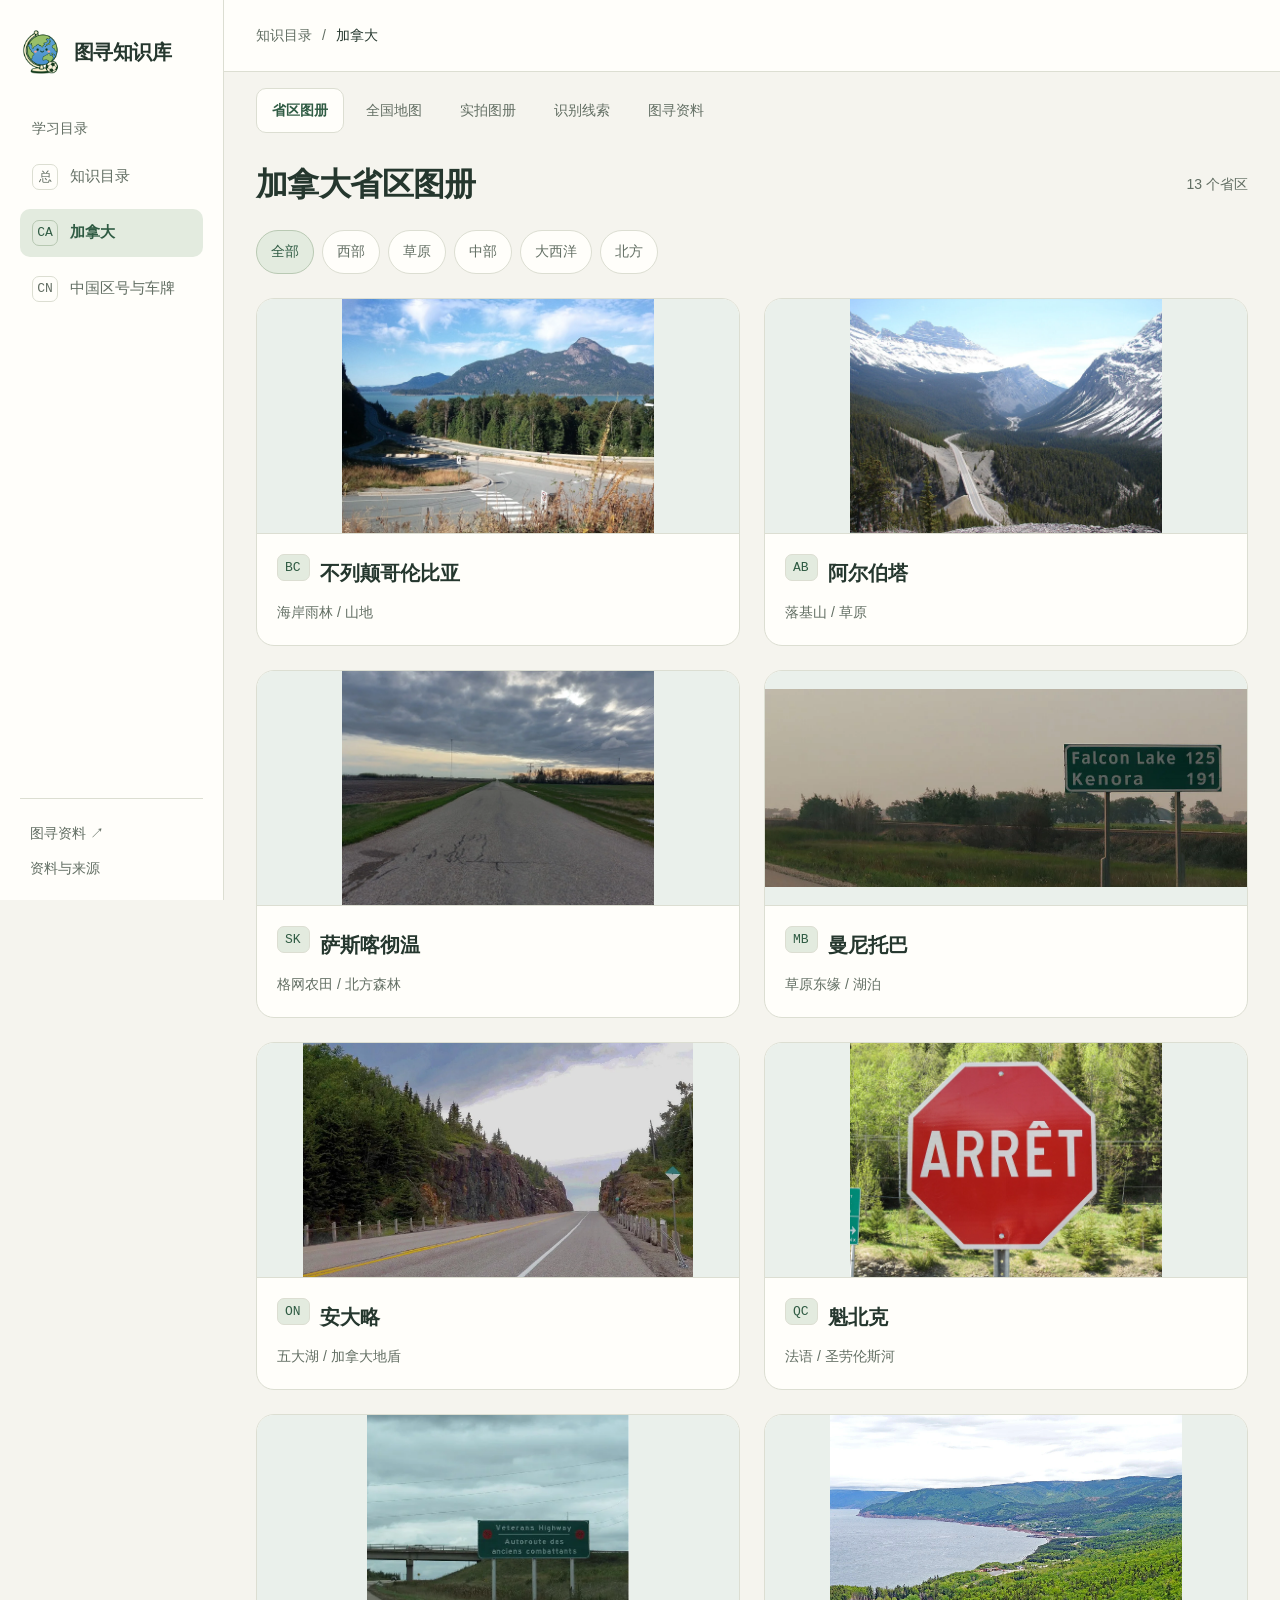
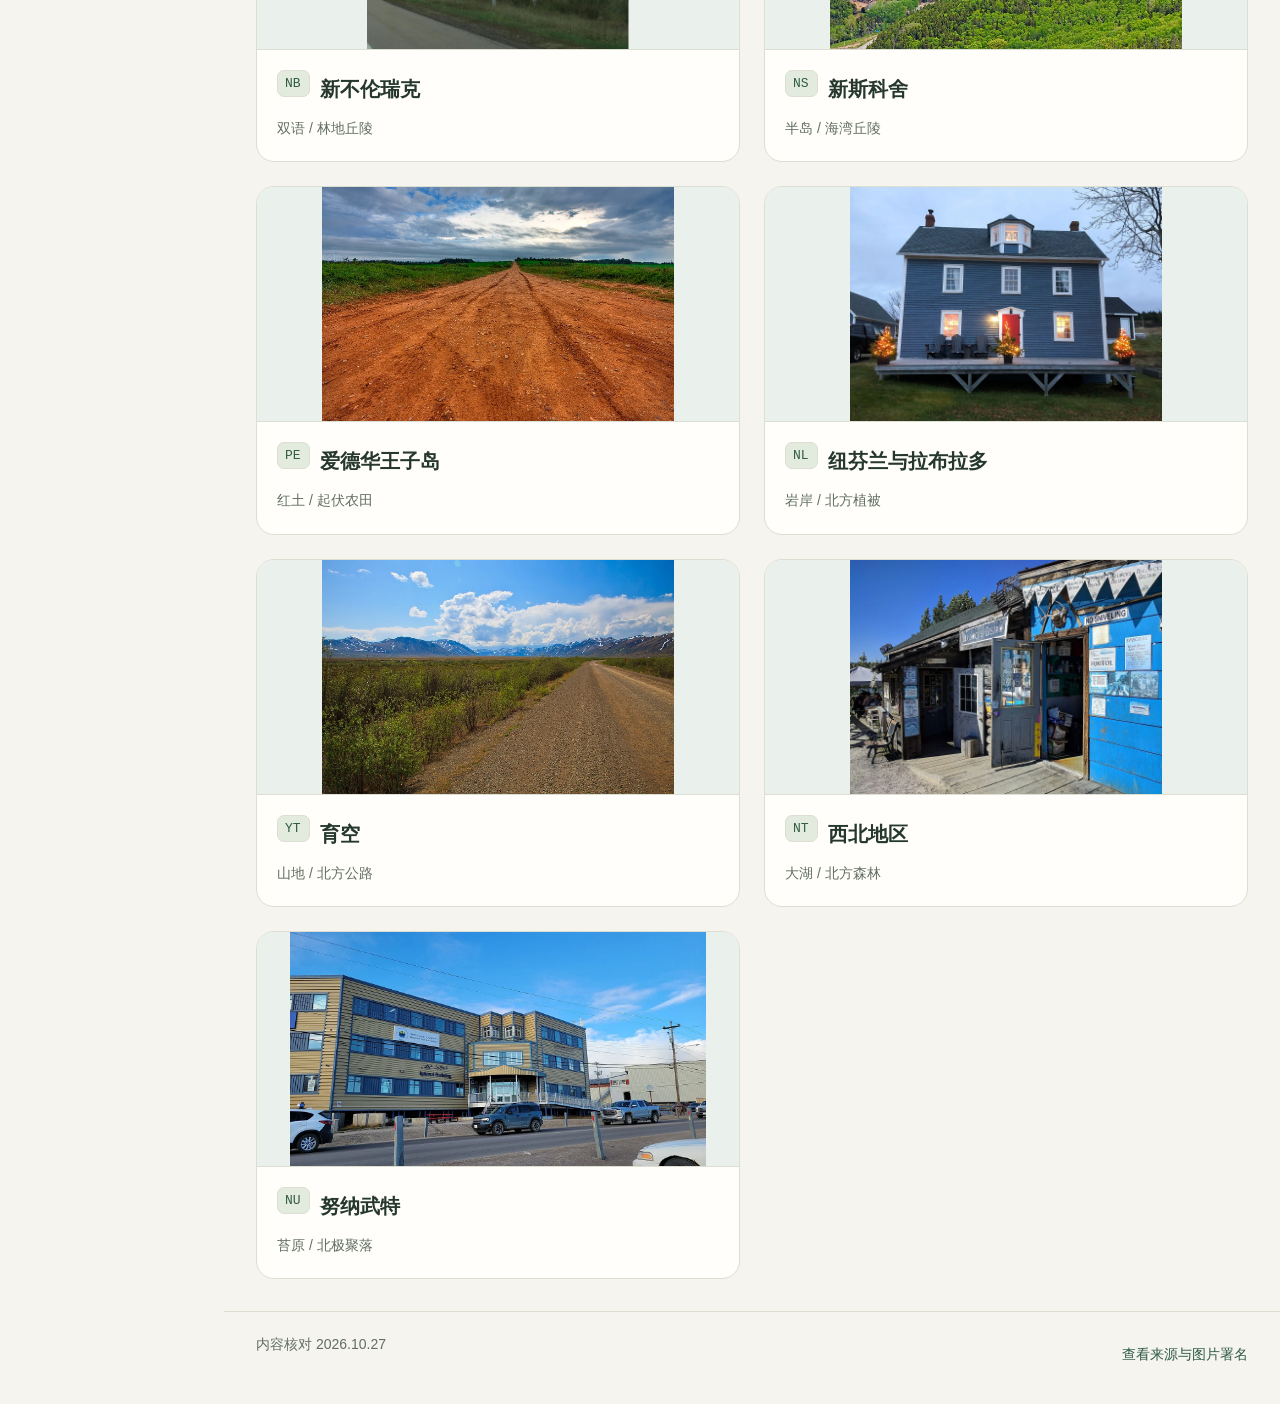
==== canada/index.html @ d32d4296 "Unify geography knowledge base with country pages and a custom globe logo" ====
<!doctype html>
<html lang="zh-CN">
<head>
  <meta charset="UTF-8"><meta name="viewport" content="width=device-width, initial-scale=1">
  <meta name="theme-color" content="#f5f4ee"><meta name="description" content="加拿大 GeoGuessr 中文学习地图：13 个省与地区、街景 meta、区域地理、Google 街景和 3D 地形。">
  <title>加拿大 · 图寻知识库</title>
  <link rel="stylesheet" href="../styles.css?v=knowledge-20261105-final"><link rel="stylesheet" href="../reader.css?v=knowledge-20261105-final">
  <script src="../site.js?v=knowledge-20261105-final" defer></script><script src="../data.js?v=knowledge-20261105-final" defer></script><script src="../photos.js?v=knowledge-20261105-final" defer></script><script src="../scenes.js?v=knowledge-20261105-final" defer></script><script src="../gallery.js?v=knowledge-20261105-final" defer></script><script src="../panorama-data.js?v=knowledge-20261105-final" defer></script><script src="../panoramas.js?v=knowledge-20261105-final" defer></script><script src="../courses.js?v=knowledge-20261105-final" defer></script><script src="../app.js?v=knowledge-20261105-final" defer></script>
  <link rel="stylesheet" href="../site.css?v=knowledge-20261105-final">
<link rel="icon" type="image/png" sizes="32x32" href="../assets/brand/favicon-32.png"><link rel="apple-touch-icon" href="../assets/brand/apple-touch-icon.png">
</head>
<body class="kb-layout knowledge-canada">
<a class="kb-skip" href="#main">跳到内容</a><aside class="kb-sidebar"><a class="kb-wordmark" href="../"><span class="kb-logo"><img src="../assets/brand/logo-128.png" alt="" width="44" height="44"></span><span>图寻知识库</span></a><span class="kb-nav-label">学习目录</span><nav class="kb-nav" aria-label="站点导航"><a href="../"><span aria-hidden="true">总</span><span>知识目录</span></a><a href="../canada/" aria-current="page"><span aria-hidden="true">CA</span><span>加拿大</span></a><a href="../china/"><span aria-hidden="true">CN</span><span>中国区号与车牌</span></a></nav><div class="kb-sidebar-bottom"><a href="../canada/#reading">图寻资料 ↗</a><a href="../canada/#sources">资料与来源</a></div></aside><button class="kb-scrim" aria-label="关闭导航" tabindex="-1"></button><div class="kb-content"><header class="kb-topbar"><a class="kb-mobile-brand" href="../"><span class="kb-logo"><img src="../assets/brand/logo-128.png" alt="" width="44" height="44"></span>图寻知识库</a><nav class="kb-breadcrumb" aria-label="当前位置"><a href="../">知识目录</a><span>/</span><strong data-current-page>加拿大</strong></nav><button class="kb-menu-toggle" aria-label="打开导航" aria-expanded="false"><span></span><span></span></button></header><nav class="topic-tabs" aria-label="加拿大学习内容"><button data-view="courses" class="nav-item active">省区图册</button><button data-view="atlas" class="nav-item">全国地图</button><button data-view="scenes" class="nav-item">实拍图册</button><button data-view="meta" class="nav-item">识别线索</button><button data-view="reading" class="nav-item">图寻资料</button><span id="meta-count" hidden></span></nav><main id="main" tabindex="-1"></main><footer class="kb-footer"><span>内容核对 2026.10.27</span><button class="text-button" data-view="sources">查看来源与图片署名</button></footer></div>
<div id="toast" role="status"></div>
<dialog id="photo-dialog" aria-labelledby="photo-title"><div id="photo-dialog-body"></div></dialog>
</body></html>
---- styles.css ----
/* Hallmark · pre-emit critique: P4 H5 E4 S5 R5 V4
 * Workbench · N3 side rail · Ft2 inline rule · Garden field atlas */
:root{--paper:#f5f4ee;--surface:#fffefa;--ink:#25372e;--muted:#737c71;--line:#dedfd3;--accent:#2f5b43;--accent-soft:#e4ebdd;--water:#e5ece8;--west:#99ad8e;--prairie:#c9b77d;--central:#b3c3b7;--atlantic:#c99d85;--north:#d4d6c9;--red:#a54f3d;--white:#fffefa;--soil:#a8553c;--sky:#e9eeea;--forest:#526c53;--road:#8c9186;--focus:#a56732;--shadow:0 12px 40px #25372e12;--font-body:Inter,"Segoe UI","Microsoft YaHei",sans-serif;--font-display:"Segoe UI","Microsoft YaHei",sans-serif;--font-mono:Consolas,monospace;--space-sm:8px;--space-md:16px;--space-lg:24px;--space-xl:40px}
*{box-sizing:border-box}html,body{margin:0;overflow-x:clip}body{background:var(--paper);color:var(--ink);font:14px/1.65 var(--font-body)}button,input,select{font:inherit}button,a,input,select{-webkit-tap-highlight-color:transparent}button,a{touch-action:manipulation}button{cursor:pointer}a{color:inherit}button{color:var(--ink)}button:disabled{cursor:default;opacity:.55}button:focus-visible,a:focus-visible,input:focus-visible,select:focus-visible,[tabindex]:focus-visible{outline:3px solid var(--focus);outline-offset:3px}h1,h2,h3,p{margin:0}h1,h2,h3{font-family:var(--font-display);font-style:normal;min-width:0;overflow-wrap:anywhere}h1{font-size:34px;font-weight:600;letter-spacing:-1px;line-height:1.3}h2{font-size:21px;line-height:1.4}h3{font-size:16px}button,a{white-space:nowrap}svg{display:block;max-width:100%}.mono,.eyebrow{font-family:var(--font-mono);letter-spacing:.07em}.eyebrow{font-size:10px;color:var(--muted)}.muted{color:var(--muted)}.rail{width:216px;position:fixed;inset:0 auto 0 0;background:var(--surface);border-right:1px solid var(--line);padding:32px 20px;display:flex;flex-direction:column;z-index:10}.brand{display:flex;align-items:center;gap:11px;text-decoration:none;font-size:23px;font-weight:650;line-height:1.2}.brand-mark{display:grid;place-items:center;width:39px;height:43px;border:1px solid var(--accent);font-size:22px;color:var(--accent);border-radius:20px 20px 3px 3px}.brand-sub{display:block;font:8px var(--font-mono);letter-spacing:.1em;margin-top:6px;color:var(--muted)}.country-label{margin:43px 9px 20px;display:flex;align-items:center;gap:9px;font-weight:600}.country-label .mono{font-size:10px;color:var(--muted);margin-left:auto}.flag{color:var(--red);font-size:20px}.nav-item{width:100%;border:0;background:transparent;padding:12px 11px;margin:4px 0;display:flex;align-items:center;gap:12px;text-align:left;border-radius:4px;color:var(--muted)}.nav-item>span:first-child{font-size:21px;line-height:1}.nav-item.active{background:var(--accent-soft);color:var(--accent);font-weight:650}.nav-item:hover{background:var(--paper);color:var(--ink)}.nav-count{margin-left:auto;font:11px var(--font-mono)}.rail-bottom{margin-top:auto;padding:30px 10px 0}.progress-number{display:flex;align-items:baseline;gap:8px;margin:10px 0}.progress-number strong{font:30px var(--font-mono)}.progress-number>span,.rail-bottom p{font-size:11px;color:var(--muted)}.progress-track{height:4px;background:var(--line);margin:12px 0}.progress-track div{height:100%;background:var(--accent);transition:width .2s}.rail-bottom .text-button{margin-top:22px}.text-button{border:0;background:none;padding:0;color:var(--accent);font-size:12px}.text-button:hover{text-decoration:underline}.shell{margin-left:216px}.topbar{height:69px;border-bottom:1px solid var(--line);display:flex;align-items:center;justify-content:space-between;padding:0 40px;font-size:12px;color:var(--muted)}.crumb{margin:0 14px;color:var(--line)}.top-note{font-size:10px}main{max-width:1480px;margin:auto;padding:36px 40px 44px;min-height:calc(100vh - 130px)}.page-heading{display:flex;align-items:flex-end;justify-content:space-between;gap:18px;margin-bottom:28px}.page-heading .eyebrow{display:block;margin-bottom:9px}.page-heading p{margin-top:10px;color:var(--muted);font-size:13px}.button{display:inline-flex;align-items:center;justify-content:center;gap:8px;min-height:39px;padding:8px 16px;background:var(--accent);border:1px solid var(--accent);color:var(--white);border-radius:4px;text-decoration:none;font-size:12px}.button:hover{filter:brightness(1.12)}.button.secondary{color:var(--accent);background:transparent;border-color:var(--line)}.button.secondary:hover{background:var(--accent-soft)}.atlas-grid{display:grid;grid-template-columns:minmax(0,1fr) 315px;border:1px solid var(--line);background:var(--surface);border-radius:5px;overflow:clip}.map-panel{position:relative;background:var(--water);min-width:0;display:flex;flex-direction:column}.map-toolbar{display:flex;justify-content:space-between;align-items:center;gap:12px;padding:18px 20px;z-index:1}.map-toolbar select{border:1px solid var(--line);background:var(--surface);padding:7px 10px;border-radius:3px;max-width:150px;font-size:12px}.map-toolbar .eyebrow{color:var(--accent)}.map-holder{flex:1;display:flex;align-items:center;min-height:425px}.canada-map{width:100%;height:auto;max-height:510px}.province{fill:var(--north);stroke:var(--surface);stroke-width:1.2;stroke-linejoin:round;transition:fill .15s,opacity .15s;cursor:pointer}.province.west{fill:var(--west)}.province.prairie{fill:var(--prairie)}.province.central{fill:var(--central)}.province.atlantic{fill:var(--atlantic)}.province:hover{fill:var(--accent);opacity:.8}.province.selected{fill:var(--accent);stroke:var(--surface);stroke-width:2}.province.dim{opacity:.15;pointer-events:none}.map-label{font:12px var(--font-mono);fill:var(--ink);text-anchor:middle;pointer-events:none}.map-label.selected{fill:var(--white)}.map-label.dim{opacity:.2}.water-label{font:italic 12px Georgia,serif;fill:var(--muted);letter-spacing:.12em}.map-legend{display:flex;gap:17px;flex-wrap:wrap;padding:8px 20px 18px;font-size:10px;color:var(--muted)}.map-legend span{display:flex;gap:5px;align-items:center}.map-legend i{width:7px;height:7px;border-radius:50%;display:inline-block}.map-legend i.west{background:var(--west)}.map-legend i.prairie{background:var(--prairie)}.map-legend i.central{background:var(--central)}.map-legend i.atlantic{background:var(--atlantic)}.map-legend i.north{background:var(--north)}.map-credit{font-size:9px;padding:0 20px 14px;color:var(--muted)}.region-detail{padding:25px 24px;border-left:1px solid var(--line)}.detail-top{display:flex;justify-content:space-between;align-items:center;margin-bottom:18px}.region-badge{font:11px var(--font-mono);background:var(--accent-soft);padding:4px 8px;border-radius:3px;color:var(--accent)}.region-detail h2{font-size:25px;letter-spacing:-.5px}.english{font:11px var(--font-mono);color:var(--muted);margin:5px 0 14px}.region-tag{font-size:11px;border-bottom:1px solid var(--line);padding-bottom:16px;color:var(--muted)}.region-intro{font-size:12px;margin:17px 0;color:var(--ink)}.detail-heading{font-size:11px;font-weight:650;color:var(--accent);margin:20px 0 8px}.clean-list{list-style:none;margin:0;padding:0}.clean-list li{position:relative;padding-left:12px;font-size:12px;margin:8px 0;color:var(--muted)}.clean-list li:before{content:'·';position:absolute;left:0;color:var(--accent)}.trap{border-left:2px solid var(--prairie);padding:8px 10px;font-size:11px;background:var(--paper);margin-top:18px}.trap b{display:block;margin-bottom:3px;font-weight:600}.detail-actions{display:flex;gap:8px;margin-top:20px}.detail-actions .button{padding:8px 10px;font-size:11px}.section-heading{margin:29px 0 15px;display:flex;justify-content:space-between;align-items:center;gap:15px}.section-heading h2{font-size:17px}.section-heading small{font-size:11px;color:var(--muted);font-weight:400;margin-left:9px}.region-selector{display:flex;flex-wrap:wrap;gap:7px}.region-chip,.filter{border:1px solid var(--line);background:transparent;padding:7px 11px;border-radius:3px;font-size:11px;display:inline-flex;gap:8px;align-items:center}.region-chip span{font:10px var(--font-mono);color:var(--muted)}.region-chip.active,.filter.active{border-color:var(--accent);background:var(--accent-soft);color:var(--accent)}.region-chip:hover,.filter:hover{border-color:var(--accent)}.region-chip.done:after{content:'✓';font-size:10px;color:var(--accent)}.lesson-strip{display:grid;grid-template-columns:90px minmax(0,1fr) auto;align-items:center;gap:22px;border-top:1px solid var(--line);border-bottom:1px solid var(--line);padding:22px 0}.lesson-strip .number{font:36px var(--font-mono);color:var(--prairie)}.lesson-strip h3{font-size:14px;margin-bottom:5px}.lesson-strip p{font-size:12px;color:var(--muted)}.search-row{display:flex;align-items:center;gap:12px;margin-bottom:18px}.search-box{position:relative;flex:1;max-width:440px}.search-box span{position:absolute;left:13px;top:8px;color:var(--muted);font-size:21px}.search-box input{width:100%;padding:11px 14px 11px 39px;border:1px solid var(--line);background:var(--surface);border-radius:4px;font-size:12px;color:var(--ink)}.filters{display:flex;gap:7px;flex-wrap:wrap;margin-bottom:24px}.clue-grid{display:grid;grid-template-columns:repeat(2,minmax(0,1fr));gap:18px}.clue-card{display:grid;grid-template-columns:125px minmax(0,1fr);border:1px solid var(--line);border-radius:4px;overflow:clip;background:var(--surface)}.clue-visual{background:var(--water);display:grid;place-items:center;position:relative;min-height:200px}.clue-visual small{position:absolute;bottom:9px;font-size:8px;color:var(--muted)}.clue-body{padding:20px;min-width:0}.clue-category{display:flex;align-items:center;justify-content:space-between;font-size:10px;color:var(--muted);margin-bottom:10px}.strength{font-size:9px;color:var(--accent);background:var(--accent-soft);padding:2px 6px;white-space:nowrap}.clue-body h3{font-size:16px;margin-bottom:9px}.clue-body>p{font-size:12px;color:var(--muted)}details{font-size:12px;margin-top:13px}summary{cursor:pointer;color:var(--accent)}details p{color:var(--muted);margin:10px 0}details a{white-space:normal}.source-links{display:flex;flex-wrap:wrap;gap:6px 12px;margin-top:12px}.source-links a{font-size:10px;color:var(--accent);text-underline-offset:3px;white-space:normal}.empty{padding:70px 24px;text-align:center;border:1px dashed var(--line);border-radius:5px;color:var(--muted)}.empty h2{color:var(--ink);margin-bottom:10px}.empty .button{margin-top:20px}.quiz-layout{max-width:850px;margin:0 auto}.quiz-top{display:flex;justify-content:space-between;font-size:12px;color:var(--muted);margin-bottom:14px}.quiz-track{height:4px;background:var(--line);margin-bottom:35px}.quiz-track div{height:100%;background:var(--accent)}.question{font-size:26px;line-height:1.55;margin-bottom:27px}.options{display:grid;gap:12px}.option{border:1px solid var(--line);border-radius:4px;background:var(--surface);padding:16px 18px;display:flex;align-items:center;gap:15px;text-align:left;white-space:normal;min-height:60px;font-size:14px;color:var(--ink)}.option .letter{display:grid;place-items:center;flex:0 0 26px;width:26px;height:26px;border:1px solid var(--line);font:11px var(--font-mono);border-radius:3px}.option:not(:disabled):hover{border-color:var(--accent);background:var(--accent-soft)}.option:disabled{opacity:1}.option.correct{border-color:var(--accent);background:var(--accent-soft)}.option.wrong{border-color:var(--red);color:var(--red)}.feedback{border-left:3px solid var(--accent);padding:18px 22px;background:var(--surface);margin-top:24px}.feedback p{font-size:13px;color:var(--muted);margin-top:6px}.quiz-actions{display:flex;justify-content:space-between;align-items:center;margin-top:24px}.score{font:76px var(--font-mono);color:var(--accent);margin:15px 0}.review-list{display:grid;gap:14px}.review-card{padding:23px;background:var(--surface);border:1px solid var(--line);border-radius:4px}.review-card h3{margin-bottom:10px}.review-card p{font-size:12px;color:var(--muted);margin-top:8px}.review-card .button{margin-top:15px}.places{display:grid;gap:7px;margin-top:12px}.place-link{font-size:11px;color:var(--accent);text-decoration:none;white-space:normal}.place-link:hover{text-decoration:underline}.source-grid{display:grid;grid-template-columns:repeat(2,minmax(0,1fr));gap:0 30px}.source-row{padding:18px 0;border-bottom:1px solid var(--line)}.source-row a{font-size:13px;color:var(--accent);white-space:normal;text-underline-offset:4px}.source-row p{font-size:11px;color:var(--muted);margin-top:5px;overflow-wrap:anywhere}.note{font-size:12px;color:var(--muted);margin:20px 0;max-width:750px}.compare-panel{display:grid;grid-template-columns:repeat(2,minmax(0,1fr));gap:18px;margin-top:18px}.compare-card{padding:22px;border:1px solid var(--line);background:var(--surface)}.compare-card h3{margin-bottom:10px}.compare-card p{font-size:12px;color:var(--muted);margin:8px 0}.compare-card strong{color:var(--accent)}footer{max-width:1480px;margin:auto;border-top:1px solid var(--line);padding:20px 40px;display:flex;justify-content:space-between;gap:10px;font-size:10px;color:var(--muted)}footer button{font-size:10px!important}.footer-dot{margin:0 8px}#toast{position:fixed;bottom:24px;left:50%;transform:translateX(-50%);padding:10px 20px;border-radius:4px;background:var(--ink);color:var(--white);font-size:12px;box-shadow:var(--shadow);pointer-events:none;opacity:0;transition:opacity .2s;z-index:30}#toast.visible{opacity:1}.skip{position:fixed;top:-100px;left:20px;background:var(--surface);padding:10px;z-index:100}.skip:focus{top:10px}.sv-ink{fill:var(--ink)}.sv-paper{fill:var(--surface)}.sv-accent{fill:var(--accent)}.sv-red{fill:var(--red)}.sv-forest{fill:var(--forest)}.sv-soil{fill:var(--soil)}.sv-road{fill:var(--road)}.sv-prairie{fill:var(--prairie)}.sv-north{fill:var(--north)}.sv-line{stroke:var(--ink);fill:none;stroke-width:2}.sv-text{font:700 15px var(--font-body);text-anchor:middle;fill:var(--surface)}.sv-small{font:700 9px var(--font-body);text-anchor:middle;fill:var(--ink)}.map-loading{padding:50px 24px;font-size:13px;color:var(--muted)}
@media(min-width:1600px){.map-holder{min-height:520px}.region-detail{padding:30px}.region-intro,.clean-list li{font-size:13px}}
@media(max-width:1150px){.rail{width:185px;padding:28px 14px}.shell{margin-left:185px}main{padding:28px 24px}.topbar{padding:0 24px}.atlas-grid{grid-template-columns:minmax(0,1fr) 285px}.region-detail{padding:20px}.map-holder{min-height:350px}.clue-card{grid-template-columns:100px minmax(0,1fr)}.clue-body{padding:16px}.clue-grid{gap:12px}}
@media(max-width:920px){.atlas-grid{grid-template-columns:minmax(0,1fr)}.region-detail{border-left:0;border-top:1px solid var(--line)}.region-detail .detail-columns{display:grid;grid-template-columns:repeat(2,minmax(0,1fr));gap:24px}.map-holder{min-height:340px}.canada-map{max-height:460px}.clue-grid{grid-template-columns:minmax(0,1fr)}.clue-visual{min-height:170px}.page-heading{align-items:flex-start}.top-note{display:none}}
@media(max-width:650px){.rail{position:static;width:100%;padding:16px 18px 0;border-right:0;border-bottom:1px solid var(--line)}.brand{font-size:19px}.brand-mark{width:31px;height:34px;font-size:18px}.brand-sub{font-size:7px}.country-label{position:absolute;right:20px;top:21px;margin:0;font-size:12px}.country-label .mono{display:none}.rail nav{display:flex;gap:4px;margin-top:15px;justify-content:space-between}.nav-item{justify-content:center;gap:6px;padding:11px 6px;margin:0;font-size:11px;border-radius:3px 3px 0 0;width:auto;flex:1}.nav-item>span:first-child{font-size:15px}.nav-count{display:none}.rail-bottom{display:none}.shell{margin-left:0}.topbar{height:42px;padding:0 18px;font-size:10px}main{padding:25px 18px 32px}h1{font-size:28px}.page-heading{flex-direction:column;gap:15px;margin-bottom:22px}.page-heading p{font-size:12px;line-height:1.8}.page-heading .button{min-height:35px;font-size:11px}.page-heading .eyebrow{font-size:9px}.map-toolbar{padding:13px}.map-toolbar .eyebrow{font-size:9px}.map-toolbar select{font-size:11px;padding:6px;max-width:125px}.map-holder{min-height:250px}.map-legend{padding:6px 13px 14px;gap:12px;font-size:9px}.map-credit{padding-left:13px}.region-detail{padding:22px 19px}.region-detail .detail-columns{grid-template-columns:minmax(0,1fr);gap:0}.region-detail h2{font-size:24px}.detail-heading{margin-top:17px}.lesson-strip{grid-template-columns:42px minmax(0,1fr);gap:12px}.lesson-strip .number{font-size:26px}.lesson-strip>.button{grid-column:2;justify-self:start;margin-top:5px}.section-heading{align-items:flex-start}.section-heading small{display:block;margin:5px 0 0}.region-chip{font-size:10px;padding:6px 8px;gap:5px}.region-chip span{font-size:9px}.clue-card{grid-template-columns:85px minmax(0,1fr)}.clue-body{padding:16px 13px}.clue-body h3{font-size:14px}.clue-body>p{font-size:11px}.clue-visual{min-height:190px}.clue-visual svg{width:75px}.clue-category{font-size:9px;gap:4px}.filters{gap:6px}.filter{font-size:10px;padding:6px 9px}.search-row{flex-direction:column;align-items:stretch}.source-grid,.compare-panel{grid-template-columns:minmax(0,1fr)}.question{font-size:21px}.option{padding:13px;font-size:12px;gap:10px}.quiz-track{margin-bottom:25px}footer{padding:18px;flex-direction:column;font-size:9px}.score{font-size:62px}.feedback{padding:15px}.quiz-actions{gap:10px}.review-card{padding:18px}#toast{max-width:calc(100% - 30px);white-space:normal;width:max-content}.map-label{font-size:14px}}
.scene-toolbar{display:flex;align-items:center;gap:15px;margin-bottom:18px}.scene-toolbar .search-box{max-width:480px}.scene-toolbar select{max-width:230px;padding:10px 12px;border:1px solid var(--line);border-radius:4px;background:var(--surface);color:var(--ink);font-size:12px}.scene-toolbar>.eyebrow{margin-left:auto;white-space:nowrap}.blind-toggle{display:flex;align-items:center;gap:8px;font-size:12px;color:var(--accent);white-space:nowrap;cursor:pointer}.blind-toggle input{accent-color:var(--accent);width:16px;height:16px}.scene-grid{display:grid;grid-template-columns:repeat(2,minmax(0,1fr));gap:23px}.scene-card{border:1px solid var(--line);background:var(--surface);border-radius:5px;overflow:clip;min-width:0}.photo-open{display:block;position:relative;width:100%;height:240px;background:var(--water);padding:0;border:0;overflow:clip}.photo-open img{display:block;width:100%;height:100%;object-fit:contain;transition:filter .2s}.photo-open:hover img{filter:brightness(.92)}.photo-expand{position:absolute;bottom:10px;right:10px;padding:3px 8px;background:var(--surface);color:var(--accent);font-size:10px;border-radius:3px}.scene-body{padding:21px}.scene-meta{display:flex;justify-content:space-between;align-items:center;font-size:10px;color:var(--muted);gap:8px;margin-bottom:10px}.scene-region{background:var(--accent-soft);color:var(--accent);font:10px var(--font-body);border:0;border-radius:3px;padding:3px 7px;max-width:65%;overflow:hidden;text-overflow:ellipsis}.scene-body h3{font-size:17px;line-height:1.5}.scene-prompt{color:var(--muted);font-size:12px;line-height:1.8;margin-top:9px}.scene-place{font-size:11px!important;color:var(--accent)!important}.scene-trap{font-size:11px!important;color:var(--muted)}.scene-trap b{color:var(--ink);font-weight:500}.scene-actions{display:flex;gap:24px;margin:17px 0}.scene-actions a{text-decoration:none}.photo-credit{border-top:1px solid var(--line);padding-top:10px;margin-top:15px;display:flex;flex-wrap:wrap;gap:4px 10px;font-size:9px;color:var(--muted);line-height:1.7;overflow-wrap:anywhere}.photo-credit a{white-space:normal;color:var(--accent)}.photo-credit span:first-child{max-width:100%;overflow-wrap:anywhere}#photo-dialog{width:min(1050px,calc(100vw - 40px));max-height:calc(100dvh - 40px);padding:0;border:1px solid var(--line);border-radius:6px;background:var(--surface);color:var(--ink);box-shadow:var(--shadow);overflow-y:auto}#photo-dialog::backdrop{background:var(--ink);opacity:.65}.photo-dialog-top{padding:18px 24px;display:flex;justify-content:space-between;gap:20px;align-items:center}.photo-dialog-top h2{font-size:20px;margin-top:5px}.dialog-close{width:36px;height:36px;background:transparent;border:1px solid var(--line);color:var(--ink);font-size:24px;border-radius:4px;flex-shrink:0}.dialog-close:hover{background:var(--accent-soft)}.full-photo{display:block;width:100%;height:auto;max-height:62dvh;object-fit:contain;background:var(--water)}.photo-dialog-notes{padding:20px 28px}.photo-dialog-notes>p{font-size:13px}.photo-dialog-notes .button{margin-top:12px}.photo-dialog-nav{padding:16px 28px;border-top:1px solid var(--line);display:flex;align-items:center;justify-content:space-between}.region-scene-grid .photo-open{height:210px}.region-scene-grid .scene-prompt{font-size:11px}.region-scene-grid .scene-body{padding:18px}
@media(min-width:1500px){.scene-grid{grid-template-columns:repeat(3,minmax(0,1fr))}.region-scene-grid{grid-template-columns:repeat(2,minmax(0,1fr))}}
@media(max-width:920px){.scene-toolbar{flex-wrap:wrap}.scene-toolbar .search-box{flex:1;min-width:200px}.scene-toolbar select{max-width:200px}.scene-grid{gap:16px}.scene-body{padding:17px}.scene-body h3{font-size:15px}.photo-open{height:195px}}
@media(max-width:650px){.nav-item>span:first-child{display:none}.nav-item{font-size:10px;padding:11px 5px;gap:0}.scene-grid{grid-template-columns:minmax(0,1fr);gap:20px}.photo-open,.region-scene-grid .photo-open{height:210px}.scene-toolbar{gap:10px}.scene-toolbar .search-box{min-width:100%;max-width:none}.scene-toolbar select{max-width:230px;font-size:11px;padding:8px}.scene-toolbar>.eyebrow{font-size:9px}.scene-body{padding:19px}.scene-body h3{font-size:17px}.blind-toggle{font-size:11px}.scene-region{font-size:9px}#photo-dialog{width:calc(100vw - 20px);max-height:calc(100dvh - 20px)}.photo-dialog-top{padding:15px;gap:10px}.photo-dialog-top h2{font-size:17px}.photo-dialog-notes{padding:18px}.photo-dialog-nav{padding:15px 18px}.full-photo{max-height:48dvh}.photo-credit{font-size:9px}}
@media(prefers-reduced-motion:reduce){*{scroll-behavior:auto!important;transition:none!important}}
.meta-photo-open{border:0;background:var(--water);padding:0;position:relative;width:100%;height:100%;min-height:200px;display:flex;align-items:center;justify-content:center}.meta-photo-open img{width:100%;max-height:230px;object-fit:contain}.meta-photo-open span{position:absolute;bottom:7px;left:4px;right:4px;background:var(--surface);font-size:8px;padding:3px 0;color:var(--accent)}
.course-grid{display:grid;grid-template-columns:repeat(3,minmax(0,1fr));gap:20px}.course-group{margin:30px 0}.course-card{border:1px solid var(--line);background:var(--surface);border-radius:5px;overflow:clip;min-width:0}.course-cover{display:block;position:relative;padding:0;border:0;width:100%;height:155px;background:var(--water)}.course-cover img{width:100%;height:100%;object-fit:contain}.course-cover:hover img{filter:brightness(.93)}.course-cover .region-badge{position:absolute;left:12px;bottom:12px;background:var(--surface)}.course-card-body{padding:20px}.course-card-body>.eyebrow{display:block;font-size:9px;min-height:15px}.course-card-body h2{font-size:19px;margin:7px 0}.course-card-body>p{font-size:11px;color:var(--muted)}.course-card-progress{display:flex;justify-content:space-between;gap:5px;font-size:10px;color:var(--muted);margin-top:20px}.course-card-body .button{margin-top:8px;width:100%}.course-breadcrumb{display:flex;justify-content:space-between;align-items:center;margin-bottom:28px;gap:16px}.course-breadcrumb select{max-width:245px;border:1px solid var(--line);padding:8px 11px;background:var(--surface);border-radius:4px;color:var(--ink);font-size:12px}.course-tabs{display:flex;border-bottom:1px solid var(--line);margin-bottom:28px;gap:10px}.course-tabs button{padding:12px 18px;border:0;border-bottom:2px solid transparent;background:transparent;color:var(--muted);font-size:12px}.course-tabs button span{font:10px var(--font-mono);margin-right:9px}.course-tabs button.active{color:var(--accent);border-bottom-color:var(--accent);background:var(--accent-soft)}.course-tabs button:hover{color:var(--accent)}.course-overview{display:grid;grid-template-columns:minmax(0,1fr) 270px;gap:45px}.course-overview>article{padding:8px 0}.course-overview .clean-list li{font-size:14px;margin:13px 0}.course-overview .trap{font-size:12px;margin:25px 0}.course-lede{font-size:14px;color:var(--muted);line-height:1.9;margin:17px 0 28px}.course-facts{border:1px solid var(--line);padding:25px;background:var(--surface);align-self:start}.course-facts>h3{margin:15px 0}.course-facts>p{font-size:12px;color:var(--muted);margin:7px 0}.course-lesson-footer{margin-top:38px;padding-top:22px;border-top:1px solid var(--line);display:flex;justify-content:space-between;align-items:center;gap:15px;font-size:12px}.course-shared{margin-top:25px}.course-shared>.clue-grid{margin-top:18px}.course-quiz{margin-top:35px}.course-return{margin-top:30px}.detail-actions{flex-wrap:wrap}
:root{--pano-overlay:#fffefaed}
.course-content-count{margin:17px 0 12px}.tutorial-rail p{font-size:11px;line-height:1.9;margin-top:12px}.tutorial-detail{margin:12px 0 15px;line-height:1.9}.scene-body>.scene-place{margin:14px 0}.scene-body>.clean-list{margin-top:13px}.scene-body>.scene-trap{margin-top:15px}.pano-point-list{display:grid;grid-template-columns:repeat(2,minmax(0,1fr));gap:12px;margin-bottom:20px}.pano-point{border:1px solid var(--line);background:var(--surface);text-align:left;padding:14px 17px;border-radius:4px;white-space:normal}.pano-point .eyebrow{display:block;font-size:9px;margin-bottom:6px}.pano-point strong{font-size:14px;font-weight:600}.pano-point.active{border-color:var(--accent);background:var(--accent-soft)}.pano-layout{display:grid;grid-template-columns:minmax(0,1fr) 260px;gap:25px}.pano-stage{height:430px;position:relative;overflow:clip;border:1px solid var(--line);background:var(--water);border-radius:4px}.pano-stage iframe{height:100%;width:100%;border:0;display:block}.pano-reference{height:100%;width:100%;object-fit:cover;display:block}.pano-load-panel{position:absolute;left:50%;top:50%;transform:translate(-50%,-50%);width:85%;max-width:440px;display:flex;align-items:center;flex-direction:column;background:var(--pano-overlay);padding:26px 20px;gap:15px;border:1px solid var(--line);border-radius:4px;text-align:center}.pano-load-panel h2{font-size:21px}.pano-load-panel>span:last-child{font-size:10px;color:var(--muted)}.pano-load-panel>.eyebrow{font-size:9px}.pano-links{display:flex;flex-wrap:wrap;gap:7px 17px;margin:14px 0}.pano-links a{font-size:11px;color:var(--accent);text-decoration:none;white-space:normal}.pano-links a:hover{text-decoration:underline}.pano-service-note{font-size:10px;color:var(--muted);line-height:1.9}.pano-service-note p{font-size:11px}.pano-service-note a{white-space:normal}.pano-notes{padding:5px 0}.pano-notes h2{font-size:20px;margin:12px 0}.pano-notes>p{font-size:12px;color:var(--muted);line-height:1.9}.pano-steps{list-style:none;margin:23px 0;padding:0;counter-reset:pano}.pano-steps li{counter-increment:pano;border-top:1px solid var(--line);padding:14px 0 10px;position:relative;padding-left:29px}.pano-steps li:before{content:counter(pano,decimal-leading-zero);position:absolute;left:0;top:17px;font:9px var(--font-mono);color:var(--muted)}.pano-steps strong{font-size:12px;font-weight:600;display:block}.pano-steps span{display:block;font-size:11px;color:var(--muted);margin-top:6px}.memory-anchor{border-left:2px solid var(--prairie);padding:12px 14px;background:var(--surface);margin:20px 0}.memory-anchor>span{font-size:10px;color:var(--muted)}.memory-anchor p{font-size:12px;line-height:1.9;margin-top:6px;color:var(--accent)}.memory-lede{font-size:19px;line-height:1.8;color:var(--accent);margin:18px 0 25px}.memory-comparison{display:grid;grid-template-columns:repeat(2,minmax(0,1fr));gap:25px}.memory-comparison article{padding:25px;border:1px solid var(--line);background:var(--surface)}.memory-comparison h3{font-size:19px;margin:15px 0}.memory-comparison .clean-list li{font-size:13px;line-height:1.8}.memory-comparison .text-button{margin-top:18px}.memory-lesson>.trap{margin:25px 0}.memory-links{display:flex;gap:12px;flex-wrap:wrap}.reading-grid{display:grid;grid-template-columns:repeat(2,minmax(0,1fr));gap:20px}.reading-card{border:1px solid var(--line);padding:25px;background:var(--surface)}.reading-card h2{font-size:18px}.reading-card p{font-size:12px;color:var(--muted);margin:15px 0 20px}
@media(max-width:1100px){.pano-layout{grid-template-columns:minmax(0,1fr);gap:20px}.pano-notes{display:grid;grid-template-columns:minmax(0,1fr) minmax(0,1fr);gap:0 25px}.pano-notes>.eyebrow{grid-column:1/-1}.pano-notes>.pano-steps{grid-column:2;grid-row:2/5;margin:10px 0}.pano-notes>.memory-anchor{grid-column:1}.course-tabs{gap:0}.course-tabs button{padding:12px 13px}.pano-stage{height:440px}}
@media(max-width:650px){.pano-point-list{gap:8px}.pano-point{padding:11px}.pano-point strong{font-size:12px}.pano-point .eyebrow{font-size:8px}.pano-stage{height:340px}.pano-load-panel{padding:22px 12px;width:88%}.pano-load-panel h2{font-size:18px}.pano-load-panel .button{font-size:11px;padding:9px 10px}.pano-notes{display:block}.pano-notes>h2{font-size:21px}.pano-steps{margin:20px 0}.pano-links{gap:8px 13px}.pano-links a{font-size:10px}.course-tabs button:last-child{grid-column:1/-1}.memory-comparison,.reading-grid{grid-template-columns:minmax(0,1fr);gap:16px}.memory-lede{font-size:16px}.memory-comparison article,.reading-card{padding:20px}.memory-links{gap:8px}.memory-links .button{font-size:11px}.course-content-count{font-size:11px!important}}
@media(max-width:1100px){.course-grid{grid-template-columns:repeat(2,minmax(0,1fr))}.course-overview{grid-template-columns:minmax(0,1fr) 230px;gap:25px}}
@media(max-width:800px){.course-overview{grid-template-columns:minmax(0,1fr);gap:22px}.course-tabs{gap:0}.course-tabs button{padding:11px 13px}.course-facts{width:100%}}
@media(max-width:650px){.rail nav{display:grid;grid-template-columns:repeat(3,minmax(0,1fr));gap:0}.nav-item{width:100%;font-size:11px;border-radius:3px}.course-grid{grid-template-columns:minmax(0,1fr)}.course-cover{height:180px}.course-card-body h2{font-size:21px}.course-tabs{display:grid;grid-template-columns:repeat(2,minmax(0,1fr));border-bottom:0;gap:5px}.course-tabs button{padding:11px 5px;border:1px solid var(--line);border-radius:3px;font-size:11px}.course-tabs button.active{border-color:var(--accent)}.course-breadcrumb{margin-bottom:22px;gap:10px}.course-breadcrumb select{max-width:175px;font-size:10px;padding:7px}.course-breadcrumb .text-button{font-size:10px}.course-lesson-footer{font-size:10px}.course-lesson-footer .button{font-size:11px;padding:8px 12px}.course-overview .clean-list li{font-size:12px}.course-lede{font-size:13px}.course-card-body>.eyebrow{font-size:10px}}
.memory-photo{display:block;width:100%;height:180px;background:var(--water);border:0;padding:0;margin:18px 0 8px}.memory-photo img{width:100%;height:100%;object-fit:contain}.memory-photo-label{font-size:10px;color:var(--muted);line-height:1.8}.memory-comparison .photo-credit{margin-bottom:20px}
---- reader.css ----
/* Canada topic: shared site type scale, readable media and compact controls. */
.knowledge-canada .topic-tabs{display:flex;align-items:center;gap:6px;flex-wrap:wrap;padding:16px 32px 0;border:0}.topic-tabs .nav-item{display:block;width:auto;margin:0;min-height:44px;padding:9px 15px;border:1px solid transparent;border-radius:var(--radius-small);background:none;font-size:14px;color:var(--muted);text-decoration:none}.topic-tabs .nav-item:hover{background:var(--surface);color:var(--accent)}.topic-tabs .nav-item.active{background:var(--surface);border-color:var(--line);color:var(--accent);font-weight:600}
.album-heading,.reader-heading,.page-heading{display:flex;align-items:center;justify-content:space-between;flex-wrap:wrap;gap:16px;margin-bottom:24px}.album-heading>span{font-size:14px;color:var(--muted)}.course-group-filter{display:flex;gap:8px;flex-wrap:wrap;margin-bottom:24px}.course-group-filter button,.filter,.region-chip{min-height:44px;padding:8px 14px;border:1px solid var(--line);border-radius:999px;font-size:14px;background:var(--surface);color:var(--muted)}.course-group-filter button[aria-pressed=true],.filter.active,.region-chip.active{color:var(--accent);background:var(--accent-soft);border-color:#b9c9b3}.course-group-filter button:hover,.filter:hover,.region-chip:hover{border-color:var(--accent)}.course-grid{grid-template-columns:repeat(3,minmax(0,1fr));gap:24px}.course-card{min-width:0;border:1px solid var(--line);background:var(--surface);border-radius:var(--radius);overflow:hidden}.course-cover{width:100%;height:205px;border:0;border-bottom:1px solid var(--line);background:var(--water);padding:0;display:block}.course-cover img{width:100%;height:100%;object-fit:contain;display:block}.course-card-body{padding:20px}.course-card-title{display:flex;align-items:flex-start;gap:10px}.course-card-body h2{font-size:20px;margin:0;line-height:1.5}.course-name{border:0;padding:0;background:none;font-size:20px;text-align:left;white-space:normal;line-height:1.5;font-weight:600}.course-card-body>p{font-size:14px;color:var(--muted);margin-top:10px;line-height:1.8}.region-badge{font:13px var(--font-mono);padding:5px 7px;min-width:33px;border:1px solid var(--line);background:var(--accent-soft);border-radius:7px;flex-shrink:0;color:var(--accent)}
.reader-heading>div{display:flex;align-items:center;gap:16px;min-width:0;flex:1}.reader-heading select{font-size:14px;padding:10px 12px;max-width:240px;background:var(--surface);border:1px solid var(--line);border-radius:var(--radius-small)}.reader-back{font-size:24px;min-width:44px;min-height:44px;flex-shrink:0}.course-tabs{display:flex;flex-wrap:wrap;gap:8px;margin:0 0 24px;border:0}.course-tabs button{font-size:14px;min-height:44px;padding:9px 17px;border:1px solid var(--line);border-radius:var(--radius-small);color:var(--muted);background:var(--surface)}.course-tabs button.active{background:var(--accent);color:var(--white);border-color:var(--accent)}.point-picker{display:block;margin-bottom:16px}.point-picker select{max-width:100%;width:auto;font-size:16px;padding:10px 34px 10px 12px;white-space:normal;min-height:46px;background:var(--surface);border:1px solid var(--line);border-radius:var(--radius-small)}
.pano-stage{height:clamp(360px,55dvh,640px);border:1px solid var(--line);border-radius:var(--radius);background:var(--water)}.pano-reference{object-fit:contain}.pano-load-panel{min-width:0;width:max-content;max-width:88%;border:1px solid var(--line);border-radius:var(--radius-small);padding:20px;gap:10px;background:var(--pano-overlay)}.pano-load-panel>.button{font-size:16px;min-height:46px}.pano-load-panel>span:last-child{font-size:14px}.pano-caption{font-size:18px;line-height:1.8;margin:20px 0 12px;max-width:950px}.pano-links{gap:20px;margin:16px 0}.pano-links a{font-size:14px}.pano-service-note,.pano-service-note summary,.pano-service-note p{font-size:14px;line-height:1.8}.pano-service-note{margin-top:20px}
.button{min-height:44px;padding:9px 16px;font-size:14px;border-radius:var(--radius-small);white-space:normal;line-height:1.6}.button.secondary{border-color:var(--line)}.text-button{font-size:14px;min-height:44px}.eyebrow{font-size:14px}.clean-list li,.region-facts li{font-size:16px;line-height:1.9;margin:12px 0}.region-keypoints{max-width:1050px}.memory-anchor{padding:0;border:0;background:none;margin:0 0 24px}.memory-anchor p{font-size:20px;line-height:1.8;color:var(--accent)}.keypoint-photo{width:100%;height:clamp(280px,45dvh,460px);border:1px solid var(--line);border-radius:var(--radius);background:var(--water);padding:0;display:block}.keypoint-photo img{width:100%;height:100%;object-fit:contain;display:block}.region-facts{padding-left:25px;margin:24px 0}.region-caution{font-size:16px;color:var(--muted);margin:20px 0;line-height:1.8}.extra-reading{margin-top:20px;font-size:14px;line-height:1.8}.extra-reading summary{font-size:14px;min-height:40px;padding:7px 0}.extra-reading p{font-size:16px;line-height:1.8}.extra-reading>.clue-grid,.extra-reading>.memory-lesson{margin-top:20px}.source-links{gap:10px 16px;margin-top:18px}.source-links a{font-size:14px}
.scene-grid,.region-scene-grid{grid-template-columns:repeat(2,minmax(0,1fr));gap:24px}.scene-card{border:1px solid var(--line);border-radius:var(--radius);background:var(--surface)}.photo-open,.region-scene-grid .photo-open{height:auto;min-height:0;background:var(--water)}.photo-open img{width:100%;height:auto;object-fit:contain;display:block}.photo-expand{font-size:14px;padding:4px 9px;border-radius:7px}.scene-body,.region-scene-grid .scene-body{padding:22px}.scene-body h3{font-size:20px}.scene-prompt,.region-scene-grid .scene-prompt{font-size:16px;line-height:1.8;margin-top:10px}.photo-credit,.photo-credit a{font-size:14px;line-height:1.8}.photo-credit{gap:6px 12px}.scene-place,.scene-trap{font-size:14px!important;line-height:1.8}.scene-toolbar{gap:12px;flex-wrap:wrap;margin-bottom:20px}.scene-toolbar .search-box{min-width:220px;flex:1;max-width:none}.scene-toolbar select,.map-toolbar select{font-size:14px;min-height:44px;padding:9px 12px;background:var(--surface);border-radius:var(--radius-small)}.scene-toolbar>.eyebrow{font-size:14px}.search-box input{min-height:46px;font-size:16px;border-radius:var(--radius-small)}.search-box{min-width:0}.filters{gap:8px}.region-chip span{font-size:14px}.section-heading h2{font-size:24px}.section-heading small{font-size:14px}
.clue-grid{grid-template-columns:repeat(2,minmax(0,1fr));gap:24px}.clue-card{display:block;border:1px solid var(--line);border-radius:var(--radius);background:var(--surface);overflow:hidden}.clue-visual{height:220px;min-height:0;overflow:hidden}.clue-visual svg{width:125px;height:175px}.meta-photo-open{height:220px;min-height:0}.meta-photo-open img{max-height:none;height:100%;object-fit:contain}.clue-body{padding:22px}.clue-body h3{font-size:20px}.clue-body>p{font-size:16px;line-height:1.8}.clue-visual small{font-size:14px}.clue-card .extra-reading{margin-top:14px}
.atlas-grid{grid-template-columns:minmax(0,1fr) 330px;border-radius:var(--radius);overflow:hidden}.map-toolbar{gap:12px;flex-wrap:wrap}.map-toolbar .eyebrow{font-size:14px}.map-holder{min-height:350px}.map-legend{font-size:14px;gap:14px}.map-credit{font-size:14px}.region-detail{padding:24px}.region-detail h2{font-size:24px}.region-intro,.region-tag,.english,.region-detail .clean-list li{font-size:16px;line-height:1.8}.detail-heading{font-size:18px;margin-top:20px}.trap{font-size:16px;line-height:1.8;border:1px solid var(--line);border-radius:var(--radius-small);padding:14px;background:var(--paper)}.detail-actions{gap:8px;flex-wrap:wrap}.region-selector{gap:8px}.compare-panel{gap:20px}.compare-card{border-radius:var(--radius-small)}.compare-card p{font-size:16px;line-height:1.8}
.reading-grid,.source-grid{gap:24px}.reading-card{padding:24px;border-radius:var(--radius);background:var(--surface)}.reading-card h2{font-size:20px}.reading-card p,.source-row a,.source-row p,.note{font-size:16px;line-height:1.8}.reading-card .text-button{font-size:14px}.note{margin:20px 0;max-width:1000px}.source-row{min-width:0}.source-row p{font-size:14px}.memory-lede{font-size:20px}.memory-comparison{gap:20px}.memory-comparison article{padding:24px;border-radius:var(--radius)}.memory-comparison h3{font-size:20px}.memory-comparison .clean-list li{font-size:16px}.memory-photo{height:230px}.memory-photo-label{font-size:14px}.memory-links .button{font-size:14px}
#photo-dialog{width:min(1250px,calc(100vw - 32px));max-height:calc(100dvh - 32px);border-radius:var(--radius)}.photo-dialog-top{padding:20px 24px}.photo-dialog-top h2{font-size:24px}.photo-dialog-top .eyebrow{display:none}.dialog-close{width:44px;height:44px;flex-shrink:0;border-radius:50%}.full-photo{max-height:70dvh}.photo-dialog-notes{padding:24px}.photo-dialog-notes>p,.photo-dialog-notes .clean-list li{font-size:16px;line-height:1.8}.photo-dialog-notes .scene-place,.photo-dialog-notes .scene-trap{font-size:14px!important}.photo-dialog-nav{gap:12px;padding:16px 24px}.photo-dialog-nav .eyebrow,.photo-dialog-nav button{font-size:14px}.empty{font-size:16px}.empty h2{font-size:24px}
@media(max-width:1350px){.course-grid{grid-template-columns:repeat(2,minmax(0,1fr))}.course-cover{height:235px}.atlas-grid{grid-template-columns:minmax(0,1fr)}.region-detail{border-left:0;border-top:1px solid var(--line)}}
@media(max-width:1100px){.knowledge-canada .topic-tabs{padding-left:24px;padding-right:24px}.course-grid,.clue-grid,.scene-grid{gap:20px}.scene-body,.clue-body{padding:20px}.memory-comparison{grid-template-columns:minmax(0,1fr)}}
@media(max-width:700px){.course-grid,.clue-grid,.scene-grid,.region-scene-grid,.reading-grid,.source-grid,.compare-panel{grid-template-columns:minmax(0,1fr)}.course-cover{height:260px}.reader-heading{align-items:flex-start}.reader-heading>div{gap:8px}.reader-heading select{max-width:150px;font-size:14px}.pano-stage{height:380px}.pano-caption{font-size:16px}.clue-visual,.meta-photo-open{height:240px}.pano-load-panel{padding:16px;max-width:90%}.pano-load-panel>.button{font-size:14px}.memory-photo{height:220px}.scene-toolbar .search-box{min-width:100%}.scene-toolbar select{max-width:100%}.source-links a,.photo-credit,.photo-credit a{font-size:14px}.region-detail{padding:20px}.region-intro,.region-tag,.english{font-size:16px}.course-tabs{gap:6px}.course-tabs button{padding:8px 13px}}
@media(max-width:600px){.knowledge-canada .topic-tabs{padding:14px 16px 0;gap:4px}.topic-tabs .nav-item{padding:8px 11px}.album-heading,.reader-heading,.page-heading{margin-bottom:20px}.course-cover{height:220px}.course-card-body{padding:20px}.reader-heading{flex-direction:column;gap:12px}.reader-heading select{width:100%;max-width:none}.reader-heading>div{width:100%}.reader-heading h1{font-size:28px}.reader-heading label{width:100%}.pano-stage{height:340px}.point-picker select{width:100%;font-size:14px}.pano-load-panel{width:90%}.pano-load-panel .button{width:100%}.pano-load-panel>span:last-child{font-size:14px}.scene-body h3,.clue-body h3{font-size:20px}.map-holder{min-height:270px}.map-toolbar{padding:14px}.map-toolbar .eyebrow{display:none}.map-legend{padding:8px 14px 14px;font-size:14px;gap:10px}.map-credit{font-size:14px;padding-left:14px;line-height:1.7}.map-toolbar select{max-width:none}.section-heading{flex-wrap:wrap;gap:12px}.scene-toolbar>.eyebrow{margin-left:0}.photo-dialog-top{padding:16px}.photo-dialog-top h2{font-size:20px}.photo-dialog-notes{padding:18px}.photo-dialog-nav{padding:14px 18px}.reading-card{padding:22px}}
---- site.css ----
/* 图寻知识库 · shared navigation, type, and semantic colors. */
:root{--paper:#f5f4ee;--surface:#fffefa;--ink:#25372e;--muted:#626e63;--line:#dcded2;--accent:#2f5b43;--accent-soft:#e3ebdf;--water:#eaf0eb;--white:#fffefa;--focus:#a56732;--plate:#285884;--plate-soft:#eaf1f8;--extra:#9c5434;--extra-soft:#f1e1d6;--special:#2d4e65;--font-body:"Segoe UI","Microsoft YaHei",sans-serif;--font-display:var(--font-body);--font-mono:Consolas,monospace;--kb-rail:224px;--radius:18px;--radius-small:10px;--kb-body:16px;--kb-small:14px;--kb-title:24px;--kb-heading:32px;--space-sm:8px;--space-md:16px;--space-lg:24px;--space-xl:32px}
*{box-sizing:border-box}html,body{margin:0}body.kb-layout{font:var(--kb-body)/1.75 var(--font-body);background:var(--paper);color:var(--ink)}button,input,select{font:inherit;color:inherit}button,a{touch-action:manipulation}button{cursor:pointer}a{color:inherit}button:focus-visible,a:focus-visible,input:focus-visible,select:focus-visible,[tabindex]:focus-visible,summary:focus-visible{outline:3px solid var(--focus);outline-offset:4px}h1,h2,h3,p{margin:0}h1,h2,h3{overflow-wrap:anywhere}button:disabled{cursor:default;opacity:.5}[hidden]{display:none!important}.kb-layout img{max-width:100%}
.kb-sidebar{position:fixed;inset:0 auto 0 0;width:var(--kb-rail);padding:30px 20px 20px;background:var(--surface);border-right:1px solid var(--line);display:flex;flex-direction:column;z-index:40}.kb-wordmark{display:flex;gap:10px;align-items:center;white-space:nowrap;font-size:20px;font-weight:650;text-decoration:none;letter-spacing:-.6px}.kb-logo{display:grid;place-items:center;width:44px;height:44px;flex-shrink:0}.kb-logo img{display:block;width:100%;height:100%;object-fit:contain}.kb-nav-label{font-size:var(--kb-small);color:var(--muted);margin:42px 12px 12px}.kb-nav{display:flex;flex-direction:column;gap:8px}.kb-nav>a{display:flex;align-items:center;gap:12px;min-height:48px;padding:10px 12px;border-radius:var(--radius-small);font-size:15px;text-decoration:none;white-space:normal;color:var(--muted)}.kb-nav>a>span:first-child{width:26px;height:26px;flex-shrink:0;display:grid;place-items:center;font:13px var(--font-mono);border:1px solid var(--line);border-radius:7px}.kb-nav>a:hover{background:var(--paper);color:var(--accent)}.kb-nav>a[aria-current=page]{background:var(--accent-soft);color:var(--accent);font-weight:600}.kb-nav>a[aria-current=page]>span:first-child{border-color:#b7c8b2}.kb-sidebar-bottom{margin-top:auto;padding:22px 10px 0;display:flex;flex-direction:column;gap:10px;border-top:1px solid var(--line);font-size:var(--kb-small);color:var(--muted)}.kb-sidebar-bottom a{text-decoration:none}.kb-sidebar-bottom a:hover{color:var(--accent);text-decoration:underline}
.kb-content{margin-left:var(--kb-rail);min-width:0;min-height:100dvh}.kb-topbar{height:72px;padding:0 32px;border-bottom:1px solid var(--line);display:flex;align-items:center;gap:16px;background:var(--surface)}.kb-breadcrumb{display:flex;align-items:center;flex-wrap:wrap;gap:10px;font-size:var(--kb-small);color:var(--muted);min-width:0}.kb-breadcrumb>a{text-decoration:none}.kb-breadcrumb>strong{font-weight:500;color:var(--ink)}.kb-mobile-brand,.kb-menu-toggle{display:none}.kb-content>main{width:100%;max-width:1480px;margin:0 auto;padding:30px 32px 32px;min-height:calc(100dvh - 150px)}.kb-content>.kb-footer{max-width:1480px;margin:0 auto;padding:20px 32px 28px;border-top:1px solid var(--line);display:flex;justify-content:space-between;flex-wrap:wrap;gap:10px;font-size:var(--kb-small);color:var(--muted)}.kb-footer a{color:var(--muted);text-underline-offset:4px}.kb-footer button{font-size:var(--kb-small)!important}.kb-scrim{display:none}.kb-skip{position:fixed;left:20px;top:-100px;z-index:100;padding:8px 16px;background:var(--surface)}.kb-skip:focus{top:12px}.kb-layout h1{font-size:var(--kb-heading);font-weight:600;line-height:1.35;letter-spacing:-.6px}.kb-layout h2{font-size:var(--kb-title);font-weight:600;line-height:1.5}.kb-layout h3{font-size:20px;font-weight:600;line-height:1.5}.kb-button{display:inline-flex;align-items:center;justify-content:center;gap:10px;min-height:44px;border:1px solid var(--accent);border-radius:var(--radius-small);padding:9px 17px;background:var(--accent);color:var(--white);text-decoration:none;font-size:var(--kb-small);white-space:normal;line-height:1.6}.kb-button:hover{background:#264e38}.kb-button.secondary{background:transparent;color:var(--accent);border-color:var(--line)}.kb-button.secondary:hover{background:var(--accent-soft)}.kb-section-heading{display:flex;align-items:center;justify-content:space-between;flex-wrap:wrap;gap:12px;margin-bottom:18px}.kb-section-heading>span{font-size:var(--kb-small);color:var(--muted)}
@media(min-width:1800px){:root{--kb-rail:244px}.kb-sidebar{padding-left:26px;padding-right:26px}.kb-content>main{padding:36px 40px}.kb-topbar{padding:0 40px}}
@media(max-width:1100px){:root{--kb-rail:204px}.kb-sidebar{padding-left:14px;padding-right:14px}.kb-wordmark{font-size:19px;gap:8px}.kb-content>main{padding:26px 24px}.kb-topbar{padding:0 24px}.kb-content>.kb-footer{padding:20px 24px}}
@media(max-width:900px){:root{--kb-rail:224px}.kb-sidebar{display:none}.kb-content{margin-left:0}.kb-topbar{position:sticky;top:0;height:64px;padding:0 24px;z-index:30}.kb-mobile-brand{display:flex;align-items:center;gap:9px;margin-right:auto;text-decoration:none;font-size:18px;font-weight:650;white-space:nowrap}.kb-mobile-brand .kb-logo{width:38px;height:38px}.kb-menu-toggle{width:44px;height:44px;display:flex;flex-direction:column;justify-content:center;align-items:center;gap:6px;border:1px solid var(--line);border-radius:var(--radius-small);background:var(--surface);flex-shrink:0}.kb-menu-toggle>span{display:block;width:17px;height:1px;background:var(--accent)}.kb-topbar .kb-breadcrumb{display:none}.kb-nav-open{overflow:hidden}.kb-nav-open .kb-sidebar{display:flex;max-width:85vw;box-shadow:0 20px 60px #25372e22}.kb-nav-open .kb-scrim{display:block;position:fixed;inset:0;border:0;background:#25372e66;z-index:35}.kb-content>main{min-height:calc(100dvh - 150px)}}
@media(max-width:600px){:root{--kb-heading:28px;--kb-title:22px}.kb-topbar{padding:0 16px}.kb-content>main{padding:24px 16px}.kb-content>.kb-footer{padding:18px 16px;font-size:13px}.kb-layout h3{font-size:20px}.kb-button{font-size:14px;padding:9px 14px}}
@media(prefers-reduced-motion:reduce){*,*::before,*::after{scroll-behavior:auto!important;transition:none!important}}
@media print{.kb-sidebar,.kb-topbar,.kb-footer,.kb-menu-toggle,.kb-scrim{display:none!important}.kb-content{margin:0}.kb-content>main{padding:0;max-width:none;min-height:0}}
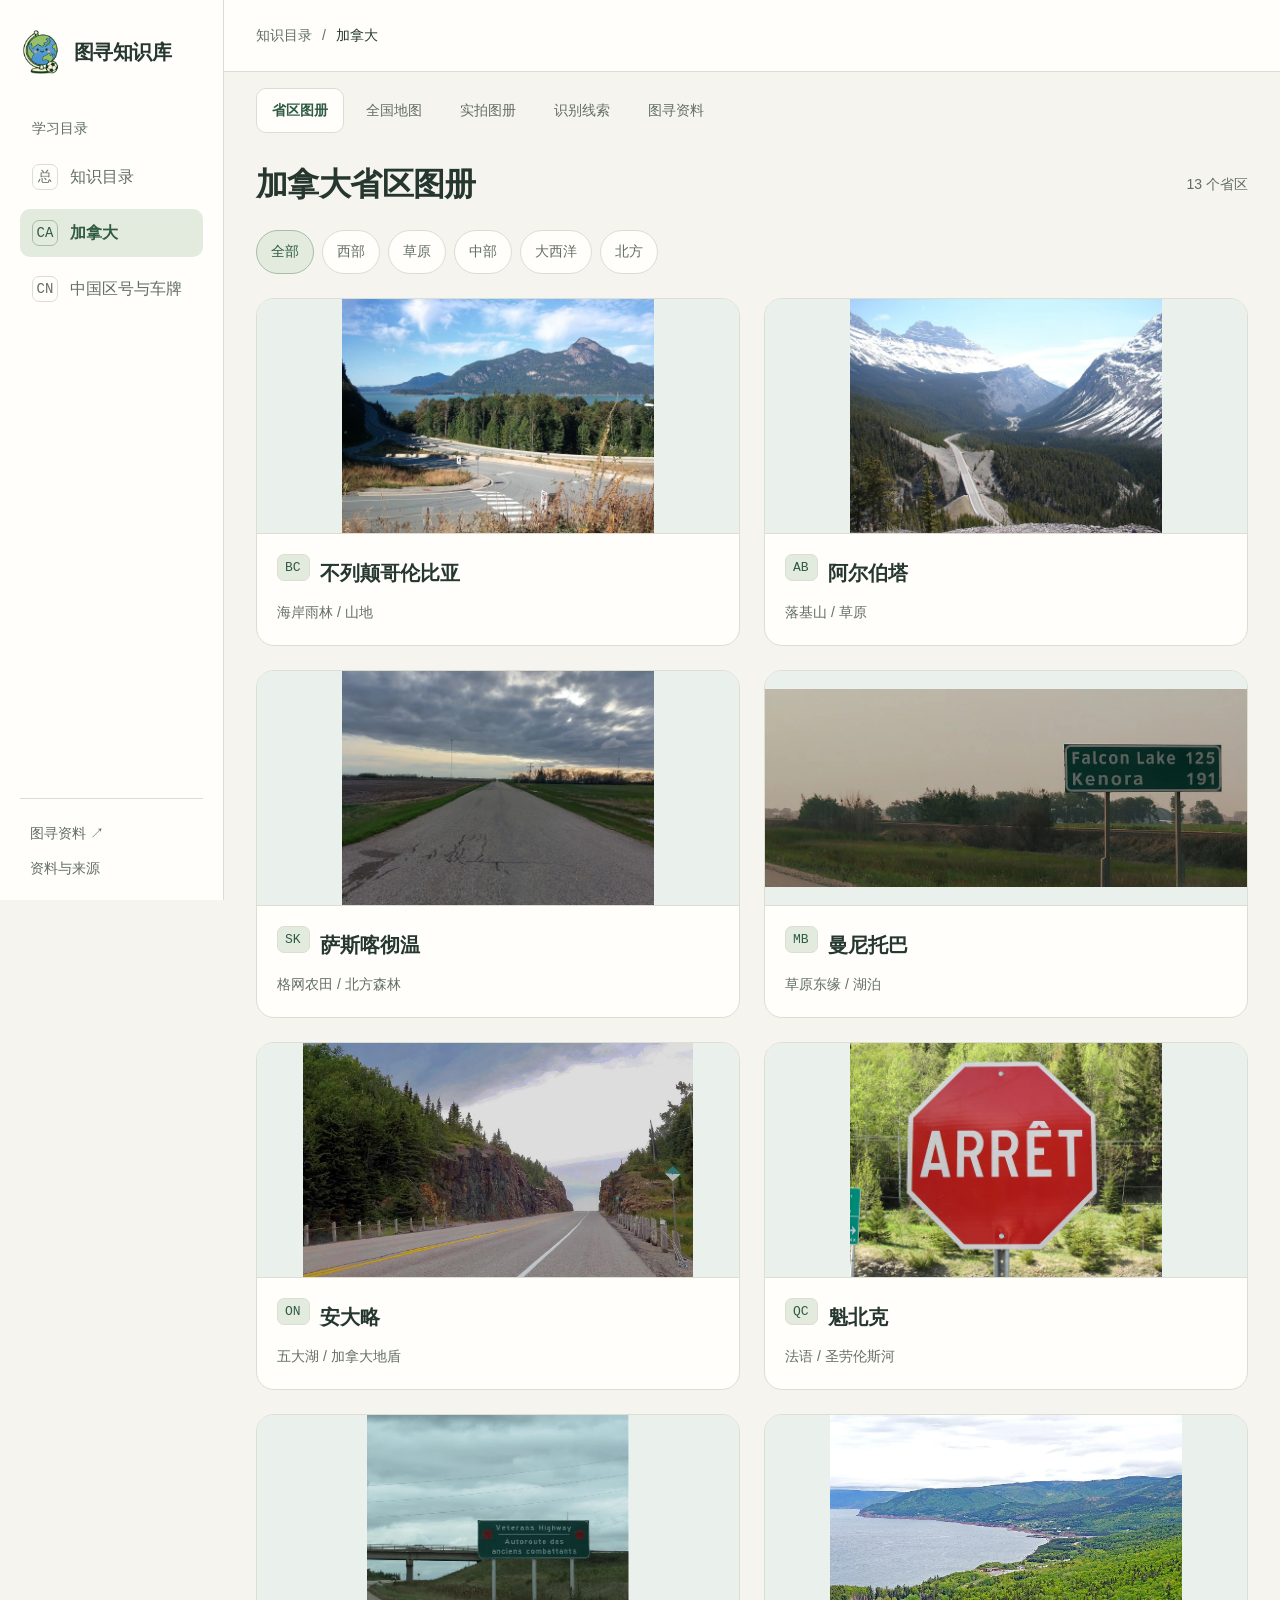
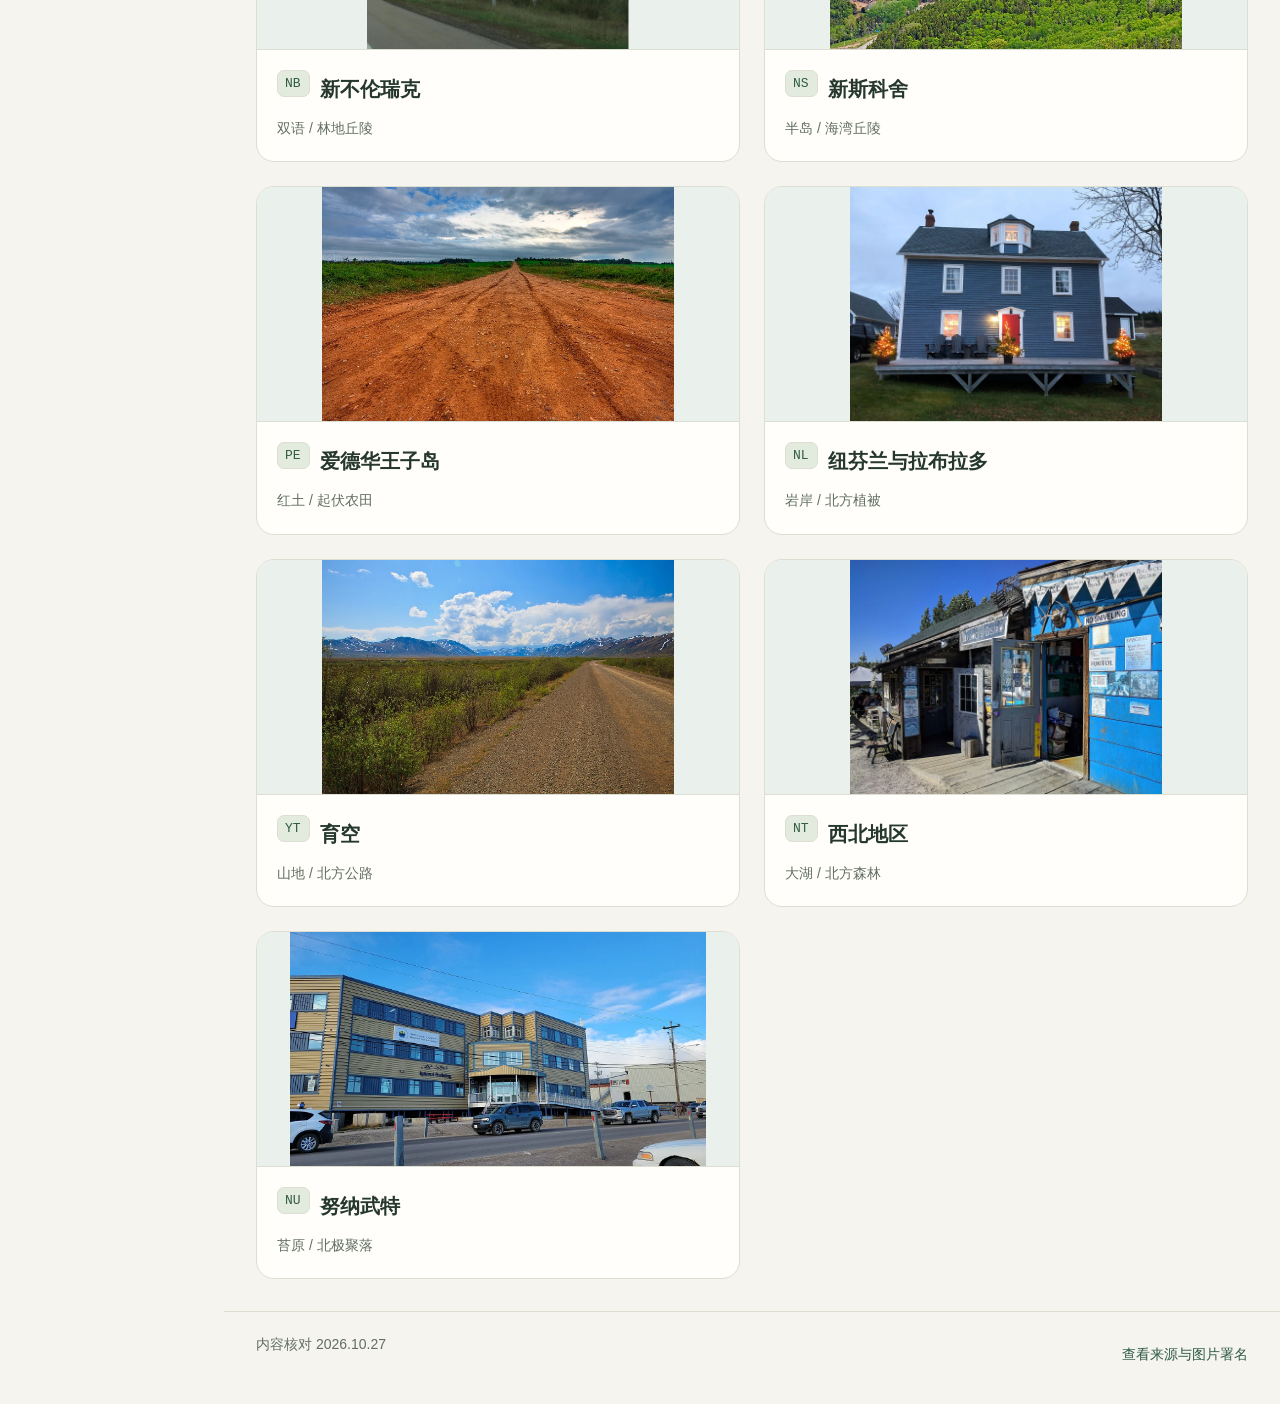
==== commit 6d6f27a7: "Polish copy, readable mobile type and shared UI colors" ====
--- a/canada/index.html
+++ b/canada/index.html
@@ -4,9 +4,9 @@
   <meta charset="UTF-8"><meta name="viewport" content="width=device-width, initial-scale=1">
   <meta name="theme-color" content="#f5f4ee"><meta name="description" content="加拿大 GeoGuessr 中文学习地图：13 个省与地区、街景 meta、区域地理、Google 街景和 3D 地形。">
   <title>加拿大 · 图寻知识库</title>
-  <link rel="stylesheet" href="../styles.css?v=knowledge-20261105-final"><link rel="stylesheet" href="../reader.css?v=knowledge-20261105-final">
-  <script src="../site.js?v=knowledge-20261105-final" defer></script><script src="../data.js?v=knowledge-20261105-final" defer></script><script src="../photos.js?v=knowledge-20261105-final" defer></script><script src="../scenes.js?v=knowledge-20261105-final" defer></script><script src="../gallery.js?v=knowledge-20261105-final" defer></script><script src="../panorama-data.js?v=knowledge-20261105-final" defer></script><script src="../panoramas.js?v=knowledge-20261105-final" defer></script><script src="../courses.js?v=knowledge-20261105-final" defer></script><script src="../app.js?v=knowledge-20261105-final" defer></script>
-  <link rel="stylesheet" href="../site.css?v=knowledge-20261105-final">
+  <link rel="stylesheet" href="../styles.css?v=knowledge-20261105-polish3"><link rel="stylesheet" href="../reader.css?v=knowledge-20261105-polish3">
+  <script src="../site.js?v=knowledge-20261105-polish3" defer></script><script src="../data.js?v=knowledge-20261105-polish3" defer></script><script src="../photos.js?v=knowledge-20261105-polish3" defer></script><script src="../scenes.js?v=knowledge-20261105-polish3" defer></script><script src="../gallery.js?v=knowledge-20261105-polish3" defer></script><script src="../panorama-data.js?v=knowledge-20261105-polish3" defer></script><script src="../panoramas.js?v=knowledge-20261105-polish3" defer></script><script src="../courses.js?v=knowledge-20261105-polish3" defer></script><script src="../app.js?v=knowledge-20261105-polish3" defer></script>
+  <link rel="stylesheet" href="../site.css?v=knowledge-20261105-polish3">
 <link rel="icon" type="image/png" sizes="32x32" href="../assets/brand/favicon-32.png"><link rel="apple-touch-icon" href="../assets/brand/apple-touch-icon.png">
 </head>
 <body class="kb-layout knowledge-canada">
--- a/reader.css
+++ b/reader.css
@@ -1,6 +1,6 @@
 /* Canada topic: shared site type scale, readable media and compact controls. */
 .knowledge-canada .topic-tabs{display:flex;align-items:center;gap:6px;flex-wrap:wrap;padding:16px 32px 0;border:0}.topic-tabs .nav-item{display:block;width:auto;margin:0;min-height:44px;padding:9px 15px;border:1px solid transparent;border-radius:var(--radius-small);background:none;font-size:14px;color:var(--muted);text-decoration:none}.topic-tabs .nav-item:hover{background:var(--surface);color:var(--accent)}.topic-tabs .nav-item.active{background:var(--surface);border-color:var(--line);color:var(--accent);font-weight:600}
-.album-heading,.reader-heading,.page-heading{display:flex;align-items:center;justify-content:space-between;flex-wrap:wrap;gap:16px;margin-bottom:24px}.album-heading>span{font-size:14px;color:var(--muted)}.course-group-filter{display:flex;gap:8px;flex-wrap:wrap;margin-bottom:24px}.course-group-filter button,.filter,.region-chip{min-height:44px;padding:8px 14px;border:1px solid var(--line);border-radius:999px;font-size:14px;background:var(--surface);color:var(--muted)}.course-group-filter button[aria-pressed=true],.filter.active,.region-chip.active{color:var(--accent);background:var(--accent-soft);border-color:#b9c9b3}.course-group-filter button:hover,.filter:hover,.region-chip:hover{border-color:var(--accent)}.course-grid{grid-template-columns:repeat(3,minmax(0,1fr));gap:24px}.course-card{min-width:0;border:1px solid var(--line);background:var(--surface);border-radius:var(--radius);overflow:hidden}.course-cover{width:100%;height:205px;border:0;border-bottom:1px solid var(--line);background:var(--water);padding:0;display:block}.course-cover img{width:100%;height:100%;object-fit:contain;display:block}.course-card-body{padding:20px}.course-card-title{display:flex;align-items:flex-start;gap:10px}.course-card-body h2{font-size:20px;margin:0;line-height:1.5}.course-name{border:0;padding:0;background:none;font-size:20px;text-align:left;white-space:normal;line-height:1.5;font-weight:600}.course-card-body>p{font-size:14px;color:var(--muted);margin-top:10px;line-height:1.8}.region-badge{font:13px var(--font-mono);padding:5px 7px;min-width:33px;border:1px solid var(--line);background:var(--accent-soft);border-radius:7px;flex-shrink:0;color:var(--accent)}
+.album-heading,.reader-heading,.page-heading{display:flex;align-items:center;justify-content:space-between;flex-wrap:wrap;gap:16px;margin-bottom:24px}.album-heading>span{font-size:14px;color:var(--muted)}.course-group-filter{display:flex;gap:8px;flex-wrap:wrap;margin-bottom:24px}.course-group-filter button,.filter,.region-chip{min-height:44px;padding:8px 14px;border:1px solid var(--line);border-radius:999px;font-size:14px;background:var(--surface);color:var(--muted)}.course-group-filter button[aria-pressed=true],.filter.active,.region-chip.active{color:var(--accent);background:var(--accent-soft);border-color:var(--accent-border)}.course-group-filter button:hover,.filter:hover,.region-chip:hover{border-color:var(--accent)}.course-grid{grid-template-columns:repeat(3,minmax(0,1fr));gap:24px}.course-card{min-width:0;border:1px solid var(--line);background:var(--surface);border-radius:var(--radius);overflow:hidden}.course-cover{width:100%;height:205px;border:0;border-bottom:1px solid var(--line);background:var(--water);padding:0;display:block}.course-cover img{width:100%;height:100%;object-fit:contain;display:block}.course-card-body{padding:20px}.course-card-title{display:flex;align-items:flex-start;gap:10px}.course-card-body h2{font-size:20px;margin:0;line-height:1.5}.course-name{border:0;padding:0;background:none;font-size:20px;text-align:left;white-space:normal;line-height:1.5;font-weight:600}.course-card-body>p{font-size:14px;color:var(--muted);margin-top:10px;line-height:1.8}.region-badge{font:13px var(--font-mono);padding:5px 7px;min-width:33px;border:1px solid var(--line);background:var(--accent-soft);border-radius:7px;flex-shrink:0;color:var(--accent)}
 .reader-heading>div{display:flex;align-items:center;gap:16px;min-width:0;flex:1}.reader-heading select{font-size:14px;padding:10px 12px;max-width:240px;background:var(--surface);border:1px solid var(--line);border-radius:var(--radius-small)}.reader-back{font-size:24px;min-width:44px;min-height:44px;flex-shrink:0}.course-tabs{display:flex;flex-wrap:wrap;gap:8px;margin:0 0 24px;border:0}.course-tabs button{font-size:14px;min-height:44px;padding:9px 17px;border:1px solid var(--line);border-radius:var(--radius-small);color:var(--muted);background:var(--surface)}.course-tabs button.active{background:var(--accent);color:var(--white);border-color:var(--accent)}.point-picker{display:block;margin-bottom:16px}.point-picker select{max-width:100%;width:auto;font-size:16px;padding:10px 34px 10px 12px;white-space:normal;min-height:46px;background:var(--surface);border:1px solid var(--line);border-radius:var(--radius-small)}
 .pano-stage{height:clamp(360px,55dvh,640px);border:1px solid var(--line);border-radius:var(--radius);background:var(--water)}.pano-reference{object-fit:contain}.pano-load-panel{min-width:0;width:max-content;max-width:88%;border:1px solid var(--line);border-radius:var(--radius-small);padding:20px;gap:10px;background:var(--pano-overlay)}.pano-load-panel>.button{font-size:16px;min-height:46px}.pano-load-panel>span:last-child{font-size:14px}.pano-caption{font-size:18px;line-height:1.8;margin:20px 0 12px;max-width:950px}.pano-links{gap:20px;margin:16px 0}.pano-links a{font-size:14px}.pano-service-note,.pano-service-note summary,.pano-service-note p{font-size:14px;line-height:1.8}.pano-service-note{margin-top:20px}
 .button{min-height:44px;padding:9px 16px;font-size:14px;border-radius:var(--radius-small);white-space:normal;line-height:1.6}.button.secondary{border-color:var(--line)}.text-button{font-size:14px;min-height:44px}.eyebrow{font-size:14px}.clean-list li,.region-facts li{font-size:16px;line-height:1.9;margin:12px 0}.region-keypoints{max-width:1050px}.memory-anchor{padding:0;border:0;background:none;margin:0 0 24px}.memory-anchor p{font-size:20px;line-height:1.8;color:var(--accent)}.keypoint-photo{width:100%;height:clamp(280px,45dvh,460px);border:1px solid var(--line);border-radius:var(--radius);background:var(--water);padding:0;display:block}.keypoint-photo img{width:100%;height:100%;object-fit:contain;display:block}.region-facts{padding-left:25px;margin:24px 0}.region-caution{font-size:16px;color:var(--muted);margin:20px 0;line-height:1.8}.extra-reading{margin-top:20px;font-size:14px;line-height:1.8}.extra-reading summary{font-size:14px;min-height:40px;padding:7px 0}.extra-reading p{font-size:16px;line-height:1.8}.extra-reading>.clue-grid,.extra-reading>.memory-lesson{margin-top:20px}.source-links{gap:10px 16px;margin-top:18px}.source-links a{font-size:14px}
--- a/site.css
+++ b/site.css
@@ -1,11 +1,11 @@
 /* 图寻知识库 · shared navigation, type, and semantic colors. */
-:root{--paper:#f5f4ee;--surface:#fffefa;--ink:#25372e;--muted:#626e63;--line:#dcded2;--accent:#2f5b43;--accent-soft:#e3ebdf;--water:#eaf0eb;--white:#fffefa;--focus:#a56732;--plate:#285884;--plate-soft:#eaf1f8;--extra:#9c5434;--extra-soft:#f1e1d6;--special:#2d4e65;--font-body:"Segoe UI","Microsoft YaHei",sans-serif;--font-display:var(--font-body);--font-mono:Consolas,monospace;--kb-rail:224px;--radius:18px;--radius-small:10px;--kb-body:16px;--kb-small:14px;--kb-title:24px;--kb-heading:32px;--space-sm:8px;--space-md:16px;--space-lg:24px;--space-xl:32px}
+:root{--paper:#f5f4ee;--surface:#fffefa;--ink:#25372e;--muted:#626e63;--line:#dcded2;--line-strong:#c4cebe;--accent-border:#a8bda5;--accent-hover:#264e38;--accent-wash:#f4f7ef;--plate-border:#cedde9;--plate-wash:#f0f5f9;--accent:#2f5b43;--accent-soft:#e3ebdf;--water:#eaf0eb;--white:#fffefa;--focus:#a56732;--plate:#285884;--plate-soft:#eaf1f8;--extra:#9c5434;--extra-soft:#f1e1d6;--special:#2d4e65;--font-body:"Segoe UI","Microsoft YaHei",sans-serif;--font-display:var(--font-body);--font-mono:Consolas,monospace;--kb-rail:224px;--radius:18px;--radius-small:10px;--kb-body:16px;--kb-small:14px;--kb-title:24px;--kb-heading:32px;--space-sm:8px;--space-md:16px;--space-lg:24px;--space-xl:32px}
 *{box-sizing:border-box}html,body{margin:0}body.kb-layout{font:var(--kb-body)/1.75 var(--font-body);background:var(--paper);color:var(--ink)}button,input,select{font:inherit;color:inherit}button,a{touch-action:manipulation}button{cursor:pointer}a{color:inherit}button:focus-visible,a:focus-visible,input:focus-visible,select:focus-visible,[tabindex]:focus-visible,summary:focus-visible{outline:3px solid var(--focus);outline-offset:4px}h1,h2,h3,p{margin:0}h1,h2,h3{overflow-wrap:anywhere}button:disabled{cursor:default;opacity:.5}[hidden]{display:none!important}.kb-layout img{max-width:100%}
-.kb-sidebar{position:fixed;inset:0 auto 0 0;width:var(--kb-rail);padding:30px 20px 20px;background:var(--surface);border-right:1px solid var(--line);display:flex;flex-direction:column;z-index:40}.kb-wordmark{display:flex;gap:10px;align-items:center;white-space:nowrap;font-size:20px;font-weight:650;text-decoration:none;letter-spacing:-.6px}.kb-logo{display:grid;place-items:center;width:44px;height:44px;flex-shrink:0}.kb-logo img{display:block;width:100%;height:100%;object-fit:contain}.kb-nav-label{font-size:var(--kb-small);color:var(--muted);margin:42px 12px 12px}.kb-nav{display:flex;flex-direction:column;gap:8px}.kb-nav>a{display:flex;align-items:center;gap:12px;min-height:48px;padding:10px 12px;border-radius:var(--radius-small);font-size:15px;text-decoration:none;white-space:normal;color:var(--muted)}.kb-nav>a>span:first-child{width:26px;height:26px;flex-shrink:0;display:grid;place-items:center;font:13px var(--font-mono);border:1px solid var(--line);border-radius:7px}.kb-nav>a:hover{background:var(--paper);color:var(--accent)}.kb-nav>a[aria-current=page]{background:var(--accent-soft);color:var(--accent);font-weight:600}.kb-nav>a[aria-current=page]>span:first-child{border-color:#b7c8b2}.kb-sidebar-bottom{margin-top:auto;padding:22px 10px 0;display:flex;flex-direction:column;gap:10px;border-top:1px solid var(--line);font-size:var(--kb-small);color:var(--muted)}.kb-sidebar-bottom a{text-decoration:none}.kb-sidebar-bottom a:hover{color:var(--accent);text-decoration:underline}
-.kb-content{margin-left:var(--kb-rail);min-width:0;min-height:100dvh}.kb-topbar{height:72px;padding:0 32px;border-bottom:1px solid var(--line);display:flex;align-items:center;gap:16px;background:var(--surface)}.kb-breadcrumb{display:flex;align-items:center;flex-wrap:wrap;gap:10px;font-size:var(--kb-small);color:var(--muted);min-width:0}.kb-breadcrumb>a{text-decoration:none}.kb-breadcrumb>strong{font-weight:500;color:var(--ink)}.kb-mobile-brand,.kb-menu-toggle{display:none}.kb-content>main{width:100%;max-width:1480px;margin:0 auto;padding:30px 32px 32px;min-height:calc(100dvh - 150px)}.kb-content>.kb-footer{max-width:1480px;margin:0 auto;padding:20px 32px 28px;border-top:1px solid var(--line);display:flex;justify-content:space-between;flex-wrap:wrap;gap:10px;font-size:var(--kb-small);color:var(--muted)}.kb-footer a{color:var(--muted);text-underline-offset:4px}.kb-footer button{font-size:var(--kb-small)!important}.kb-scrim{display:none}.kb-skip{position:fixed;left:20px;top:-100px;z-index:100;padding:8px 16px;background:var(--surface)}.kb-skip:focus{top:12px}.kb-layout h1{font-size:var(--kb-heading);font-weight:600;line-height:1.35;letter-spacing:-.6px}.kb-layout h2{font-size:var(--kb-title);font-weight:600;line-height:1.5}.kb-layout h3{font-size:20px;font-weight:600;line-height:1.5}.kb-button{display:inline-flex;align-items:center;justify-content:center;gap:10px;min-height:44px;border:1px solid var(--accent);border-radius:var(--radius-small);padding:9px 17px;background:var(--accent);color:var(--white);text-decoration:none;font-size:var(--kb-small);white-space:normal;line-height:1.6}.kb-button:hover{background:#264e38}.kb-button.secondary{background:transparent;color:var(--accent);border-color:var(--line)}.kb-button.secondary:hover{background:var(--accent-soft)}.kb-section-heading{display:flex;align-items:center;justify-content:space-between;flex-wrap:wrap;gap:12px;margin-bottom:18px}.kb-section-heading>span{font-size:var(--kb-small);color:var(--muted)}
+.kb-sidebar{position:fixed;inset:0 auto 0 0;width:var(--kb-rail);padding:30px 20px 20px;background:var(--surface);border-right:1px solid var(--line);display:flex;flex-direction:column;z-index:40}.kb-wordmark{display:flex;gap:10px;align-items:center;white-space:nowrap;font-size:20px;font-weight:650;text-decoration:none;letter-spacing:-.6px}.kb-logo{display:grid;place-items:center;width:44px;height:44px;flex-shrink:0}.kb-logo img{display:block;width:100%;height:100%;object-fit:contain}.kb-nav-label{font-size:var(--kb-small);color:var(--muted);margin:42px 12px 12px}.kb-nav{display:flex;flex-direction:column;gap:8px}.kb-nav>a{display:flex;align-items:center;gap:12px;min-height:48px;padding:10px 12px;border-radius:var(--radius-small);font-size:var(--kb-body);text-decoration:none;white-space:normal;color:var(--muted)}.kb-nav>a>span:first-child{width:26px;height:26px;flex-shrink:0;display:grid;place-items:center;font:var(--kb-small) var(--font-mono);border:1px solid var(--line);border-radius:7px}.kb-nav>a:hover{background:var(--paper);color:var(--accent)}.kb-nav>a[aria-current=page]{background:var(--accent-soft);color:var(--accent);font-weight:600}.kb-nav>a[aria-current=page]>span:first-child{border-color:var(--accent-border)}.kb-sidebar-bottom{margin-top:auto;padding:22px 10px 0;display:flex;flex-direction:column;gap:10px;border-top:1px solid var(--line);font-size:var(--kb-small);color:var(--muted)}.kb-sidebar-bottom a{text-decoration:none}.kb-sidebar-bottom a:hover{color:var(--accent);text-decoration:underline}
+.kb-content{margin-left:var(--kb-rail);min-width:0;min-height:100dvh}.kb-topbar{height:72px;padding:0 32px;border-bottom:1px solid var(--line);display:flex;align-items:center;gap:16px;background:var(--surface)}.kb-breadcrumb{display:flex;align-items:center;flex-wrap:wrap;gap:10px;font-size:var(--kb-small);color:var(--muted);min-width:0}.kb-breadcrumb>a{text-decoration:none}.kb-breadcrumb>strong{font-weight:500;color:var(--ink)}.kb-mobile-brand,.kb-menu-toggle{display:none}.kb-content>main{width:100%;max-width:1480px;margin:0 auto;padding:30px 32px 32px;min-height:calc(100dvh - 150px)}.kb-content>.kb-footer{max-width:1480px;margin:0 auto;padding:20px 32px 28px;border-top:1px solid var(--line);display:flex;justify-content:space-between;flex-wrap:wrap;gap:10px;font-size:var(--kb-small);color:var(--muted)}.kb-footer a{color:var(--muted);text-underline-offset:4px}.kb-footer button{font-size:var(--kb-small)!important}.kb-scrim{display:none}.kb-skip{position:fixed;left:20px;top:-100px;z-index:100;padding:8px 16px;background:var(--surface)}.kb-skip:focus{top:12px}.kb-layout h1{font-size:var(--kb-heading);font-weight:600;line-height:1.35;letter-spacing:-.6px}.kb-layout h2{font-size:var(--kb-title);font-weight:600;line-height:1.5}.kb-layout h3{font-size:20px;font-weight:600;line-height:1.5}.kb-button{display:inline-flex;align-items:center;justify-content:center;gap:10px;min-height:44px;border:1px solid var(--accent);border-radius:var(--radius-small);padding:9px 17px;background:var(--accent);color:var(--white);text-decoration:none;font-size:var(--kb-small);white-space:normal;line-height:1.6}.kb-button:hover{background:var(--accent-hover)}.kb-button.secondary{background:transparent;color:var(--accent);border-color:var(--line)}.kb-button.secondary:hover{background:var(--accent-soft)}.kb-section-heading{display:flex;align-items:center;justify-content:space-between;flex-wrap:wrap;gap:12px;margin-bottom:18px}.kb-section-heading>span{font-size:var(--kb-small);color:var(--muted)}
 @media(min-width:1800px){:root{--kb-rail:244px}.kb-sidebar{padding-left:26px;padding-right:26px}.kb-content>main{padding:36px 40px}.kb-topbar{padding:0 40px}}
 @media(max-width:1100px){:root{--kb-rail:204px}.kb-sidebar{padding-left:14px;padding-right:14px}.kb-wordmark{font-size:19px;gap:8px}.kb-content>main{padding:26px 24px}.kb-topbar{padding:0 24px}.kb-content>.kb-footer{padding:20px 24px}}
 @media(max-width:900px){:root{--kb-rail:224px}.kb-sidebar{display:none}.kb-content{margin-left:0}.kb-topbar{position:sticky;top:0;height:64px;padding:0 24px;z-index:30}.kb-mobile-brand{display:flex;align-items:center;gap:9px;margin-right:auto;text-decoration:none;font-size:18px;font-weight:650;white-space:nowrap}.kb-mobile-brand .kb-logo{width:38px;height:38px}.kb-menu-toggle{width:44px;height:44px;display:flex;flex-direction:column;justify-content:center;align-items:center;gap:6px;border:1px solid var(--line);border-radius:var(--radius-small);background:var(--surface);flex-shrink:0}.kb-menu-toggle>span{display:block;width:17px;height:1px;background:var(--accent)}.kb-topbar .kb-breadcrumb{display:none}.kb-nav-open{overflow:hidden}.kb-nav-open .kb-sidebar{display:flex;max-width:85vw;box-shadow:0 20px 60px #25372e22}.kb-nav-open .kb-scrim{display:block;position:fixed;inset:0;border:0;background:#25372e66;z-index:35}.kb-content>main{min-height:calc(100dvh - 150px)}}
-@media(max-width:600px){:root{--kb-heading:28px;--kb-title:22px}.kb-topbar{padding:0 16px}.kb-content>main{padding:24px 16px}.kb-content>.kb-footer{padding:18px 16px;font-size:13px}.kb-layout h3{font-size:20px}.kb-button{font-size:14px;padding:9px 14px}}
+@media(max-width:600px){:root{--kb-heading:28px;--kb-title:22px}.kb-topbar{padding:0 16px}.kb-content>main{padding:24px 16px}.kb-content>.kb-footer{padding:18px 16px;font-size:var(--kb-small)}.kb-layout h3{font-size:20px}.kb-button{font-size:14px;padding:9px 14px}}
 @media(prefers-reduced-motion:reduce){*,*::before,*::after{scroll-behavior:auto!important;transition:none!important}}
 @media print{.kb-sidebar,.kb-topbar,.kb-footer,.kb-menu-toggle,.kb-scrim{display:none!important}.kb-content{margin:0}.kb-content>main{padding:0;max-width:none;min-height:0}}
